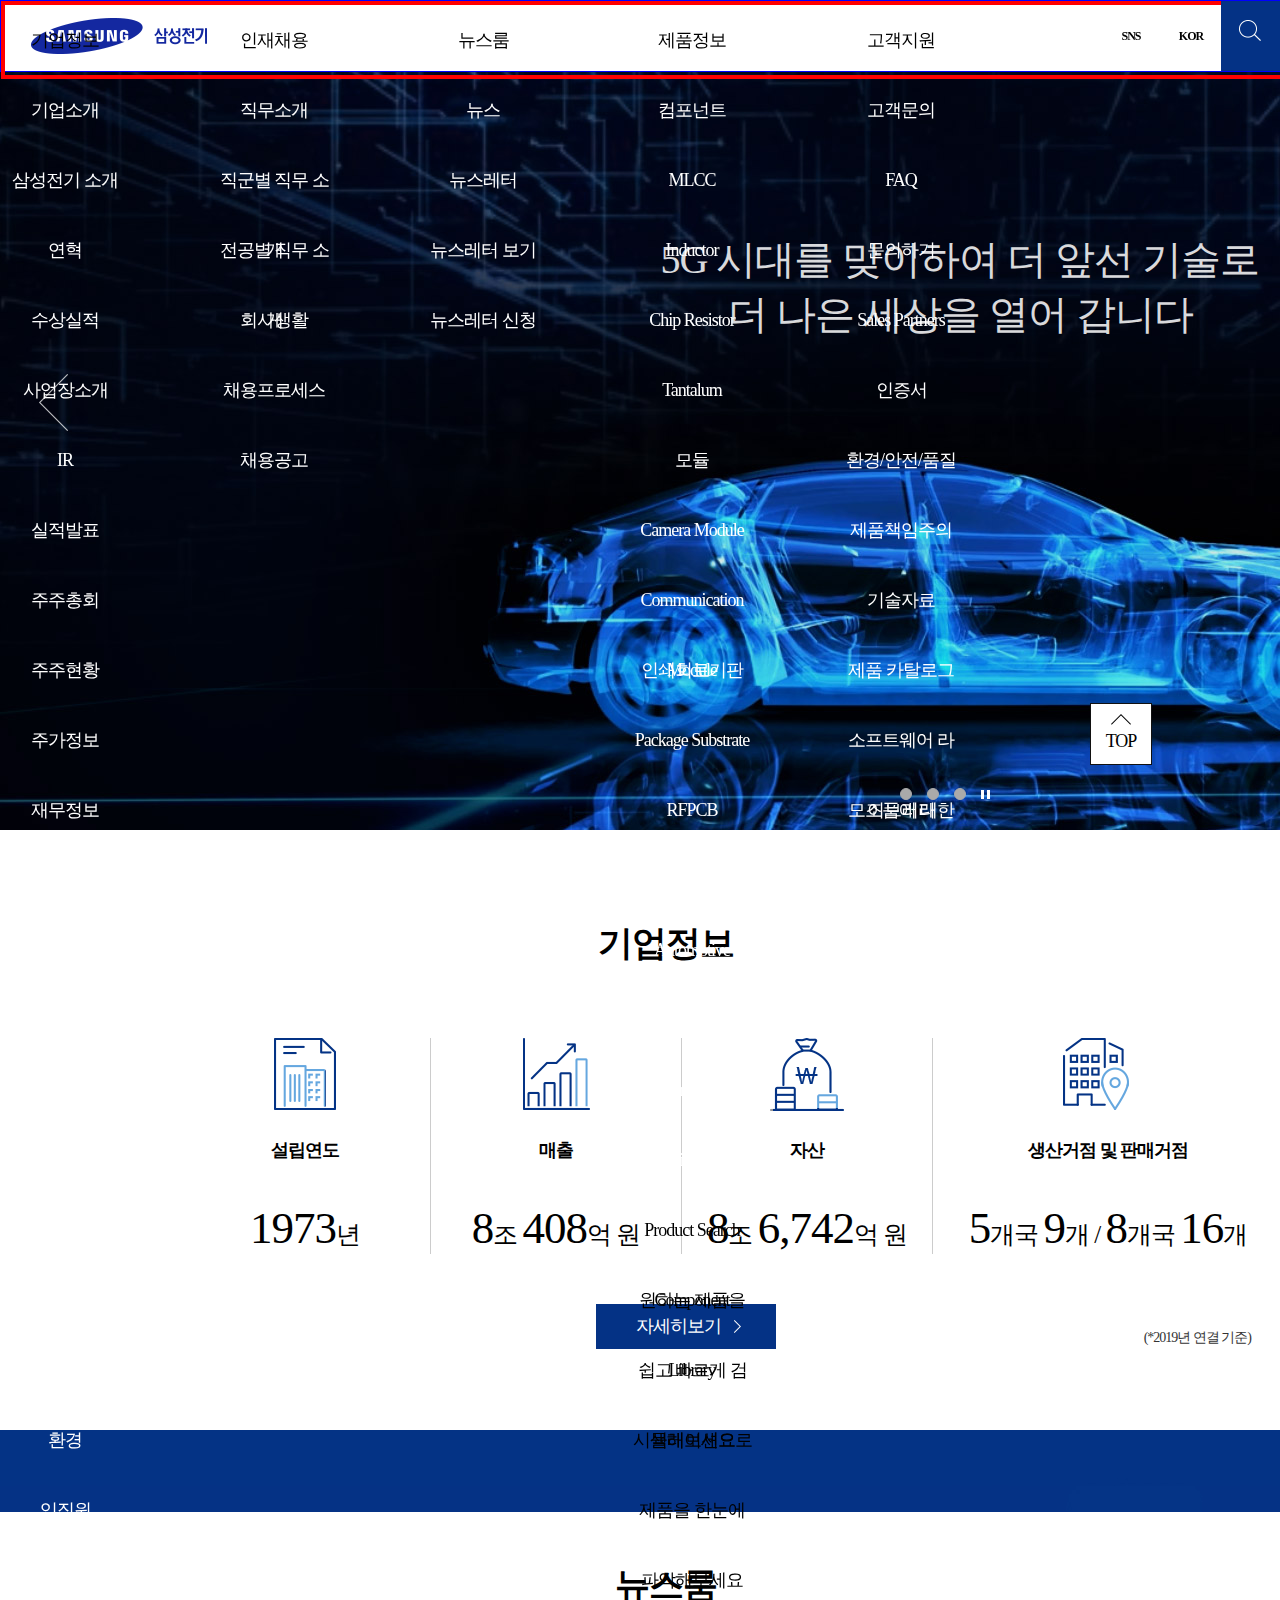
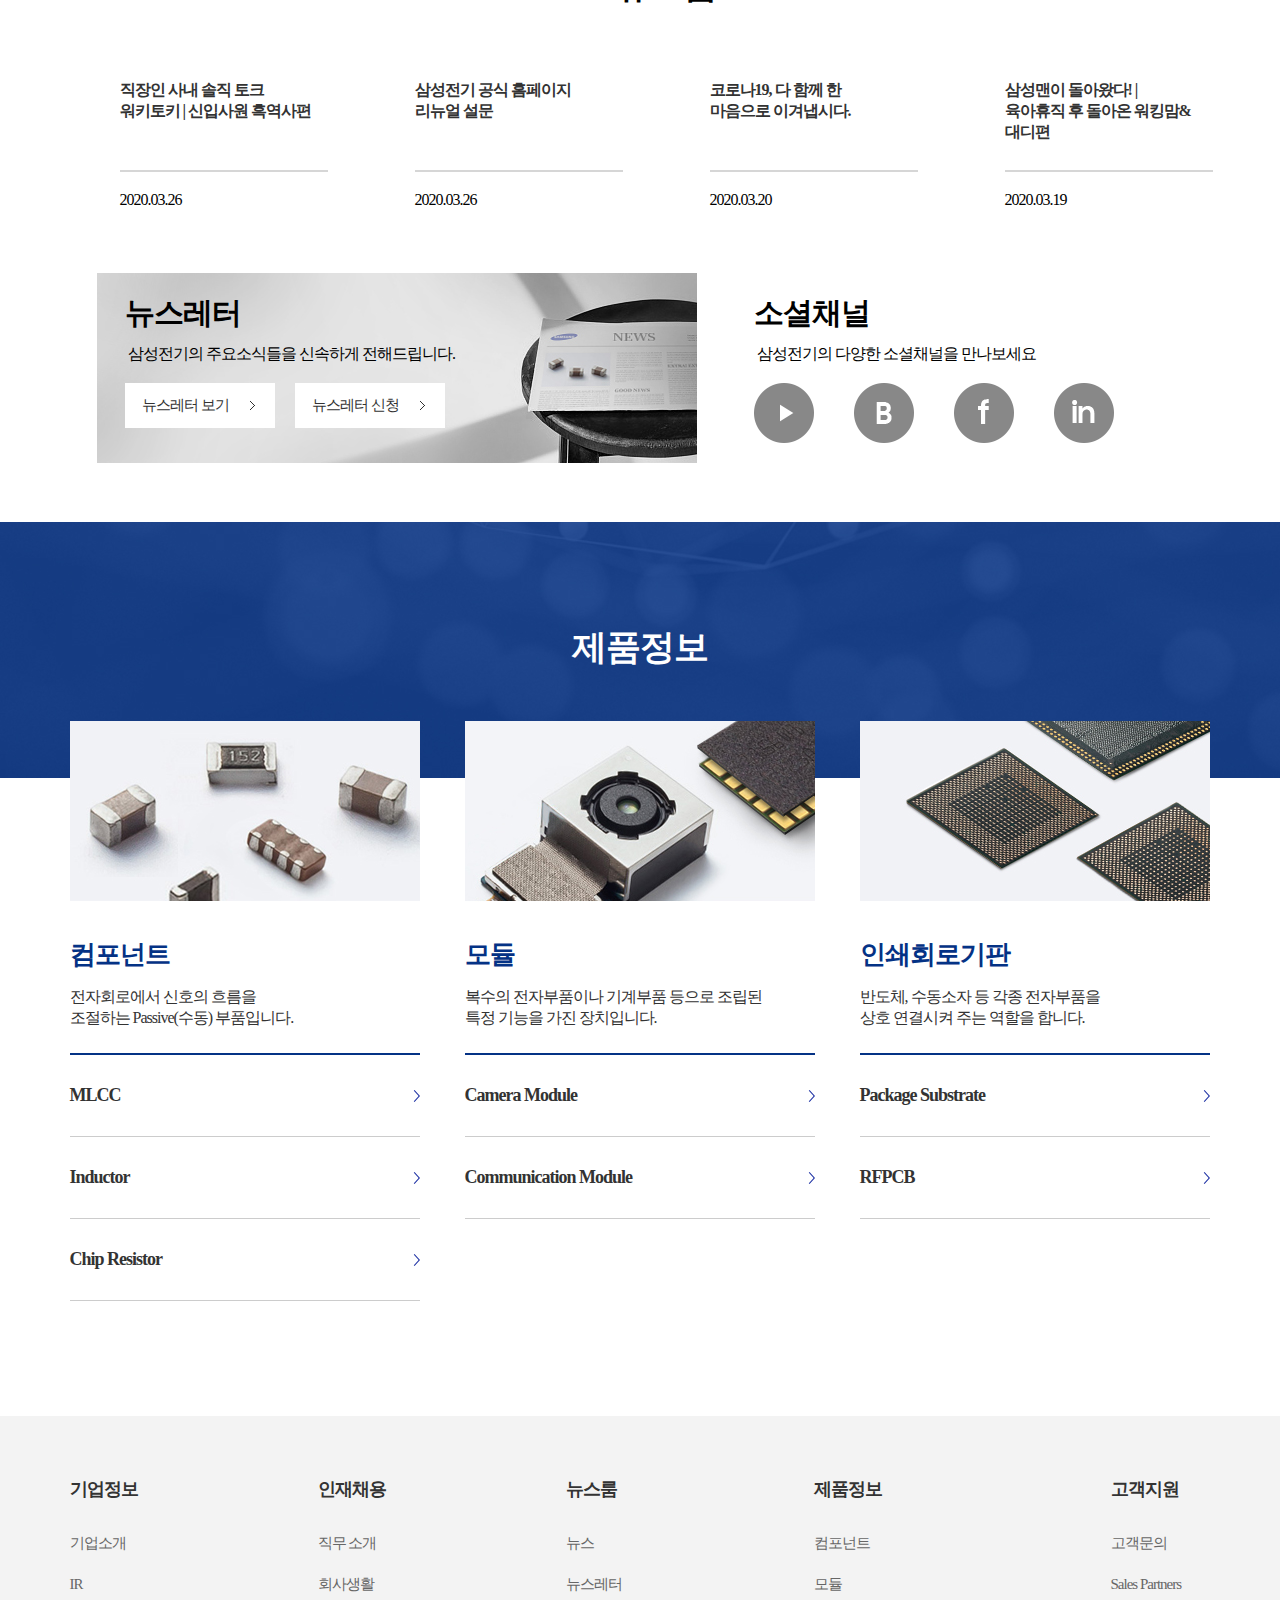
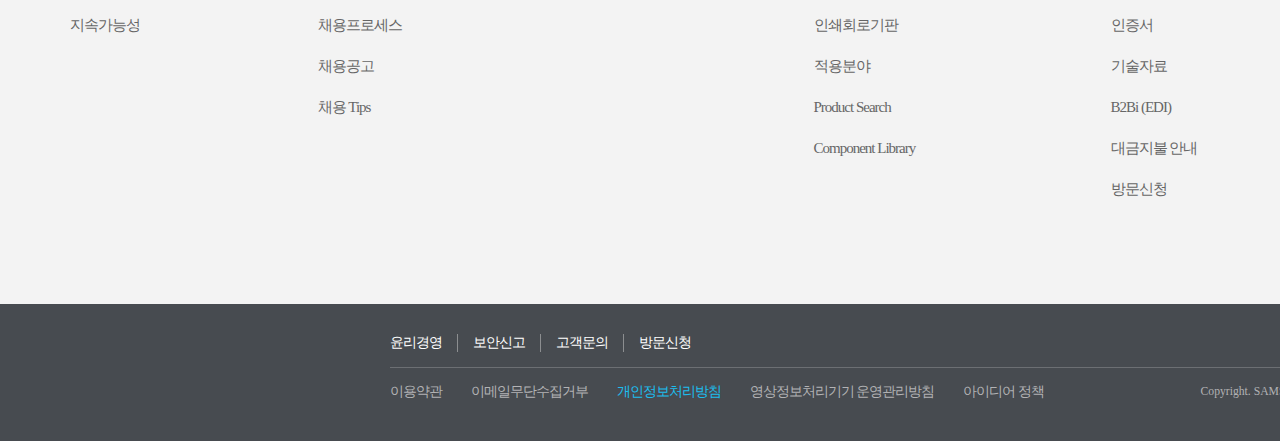
==== index.html @ 34c3c3f5 "0402" ====
<!DOCTYPE html>
<html lang="ko">

<head>
    <meta charset="UTF-8">
    <meta name="viewport" content="width=device-width, initial-scale=1.0">
    <title>삼성전기</title>
    <link type="text/css" rel="stylesheet" href="css/main.css" />
    <script src="http://code.jquery.com/jquery-1.12.4.min.js"></script>
    <script>
        $(function() {
         //<![CDATA[
             $("nav>ul>li>a").bind("mouseover focus",function(){
                $(".header_wrap").animate({"height":"500px"},300,"linear");

                $("nav>ul>li>ul").css("display","none");
                $(this).next().css("display","block");

                $("nav>ul>li").removeClass("on");
                $(this).parent().addClass("on");

             });

            $("nav").bind("mouseleave blur",function(){
                $(".header_wrap").stop().animate({"height":"70px"},300,"linear");
                $("nav>ul>li>ul").css("display","none");

                $("nav>ul>li").removeClass("on");

            });





         //]]>
        });
    </script>
</head>

<body>
    <!-- 스킵네비 -->
    <div id="skipNavi">
        <ul title="바로가기">
            <li><a href="#container">본문 바로가기</a></li>
            <li><a href="#gnb">대메뉴 바로가기</a></li>
            <li><a href="#sitemap_wrap">사이트맵 바로가기</a></li>
            <li><a href="#footer">하단메뉴 바로가기</a></li>
        </ul>
    </div>
    <!-- //스킵네비 -->
    <hr />
    <!-- 전체레이아웃 -->
    <div id="wrap">
        <!-- 헤더 전체레이아웃 -->
        <div class="header_wrap">
            <!-- 헤더 -->
            <header>
                <h1 class="logo"><a href="https://www.samsungsem.com/kr/index.do?pc=Y"><img src="images/logo.png" alt="삼성전기" /></a></h1>
                <!--헤더 이너-->
                <div class="header_inner">
                    <!-- gnb_wrap -->
                    <nav id="gnb" class="gnb">
                        <ul class="gnb_list">
                            <li class="company"><a href="#" class="tit">기업정보</a>
                                <div class="gnb_inner">
                                    <ul class="depth1_list">
                                        <li><a href="#">기업소개</a>
                                            <ul class="depth2_list">
                                                <li><a href="#">삼성전기 소개</a></li>
                                                <li><a href="#">연혁</a></li>
                                                <li><a href="#">수상실적</a></li>
                                                <li><a href="#">사업장소개</a></li>
                                            </ul>
                                        </li>
                                        <li><a href="#">IR</a>
                                            <ul>
                                                <li><a href="#">실적발표</a></li>
                                                <li><a href="#">주주총회</a></li>
                                                <li><a href="#">주주현황</a></li>
                                                <li><a href="#">주가정보</a></li>
                                                <li><a href="#">재무정보</a></li>
                                                <li><a href="#">기업지배구조</a></li>
                                                <li><a href="#">IR자료실</a></li>
                                                <li><a href="#">공시</a></li>
                                            </ul>
                                        </li>
                                        <li><a href="#">지속가능성</a>
                                            <ul>
                                                <li><a href="#">지속가능경영</a></li>
                                                <li><a href="#">윤리경영</a></li>
                                                <li><a href="#">준법경영</a></li>
                                                <li><a href="#">사회공헌</a></li>
                                                <li><a href="#">환경</a></li>
                                                <li><a href="#">임직원</a></li>
                                                <li><a href="#">협력회사</a></li>
                                                <li><a href="#">고객</a></li>
                                                <li><a href="#">지속가능성 보고서</a></li>
                                            </ul>
                                        </li>

                                    </ul>
                                </div>
                                <!-- //이너 -->
                            </li>
                            <li class="careers"><a href="#">인재채용</a>

                                <!-- gnb_inner -->
                                <div class="gnb_inner">
                                    <ul>
                                        <li><a href="#">직무소개</a>
                                            <ul>
                                                <li><a href="#">직군별 직무 소개</a></li>
                                                <li><a href="#">전공별 직무 소개</a></li>
                                            </ul>
                                        </li>
                                        <li><a href="#">회사생활</a></li>
                                        <li><a href="#">채용프로세스</a></li>
                                        <li><a href="#">채용공고</a></li>
                                    </ul>
                                </div>
                                <!-- //gnb_inner -->
                            </li>
                            <li class="newsroom"><a href="#">뉴스룸</a>

                                <!-- gnb_inner -->
                                <div class="gnb_inner">
                                    <ul>
                                        <li><a href="#">뉴스</a></li>
                                        <li><a href="#">뉴스레터</a>
                                            <ul>
                                                <li><a href="#">뉴스레터 보기</a></li>
                                                <li><a href="#">뉴스레터 신청</a></li>
                                            </ul>
                                        </li>
                                    </ul>
                                </div>
                                <!-- //gnb_inner -->
                            </li>
                            <li class="product"><a href="#">제품정보</a>

                                <!-- gnb_inner -->
                                <div class="gnb_inner">
                                    <ul>
                                        <li><a href="#">컴포넌트</a>
                                            <ul>
                                                <li><a href="#">MLCC</a></li>
                                                <li><a href="#">Inductor</a></li>
                                                <li><a href="#">Chip Resistor</a></li>
                                                <li><a href="#">Tantalum</a></li>
                                            </ul>
                                        </li>
                                        <li><a href="#">모듈</a>
                                            <ul>
                                                <li><a href="#">Camera Module</a></li>
                                                <li><a href="#">Communication Module</a></li>
                                            </ul>
                                        </li>
                                        <li><a href="#">인쇄회로기판</a>
                                            <ul>
                                                <li><a href="#">Package Substrate</a></li>
                                                <li><a href="#">RFPCB</a></li>
                                            </ul>
                                        </li>
                                        <li><a href="#">적용분야</a>
                                            <ul>
                                                <li><a href="#">Automotive</a></li>
                                                <li><a href="#">Mobile</a></li>
                                                <li><a href="#">Computer</a></li>
                                                <li><a href="#">Display</a></li>
                                            </ul>
                                        </li>
                                    </ul>
                                    <div class="p_srch">
                                        <a href="">
                                            <p><strong>Product Search</strong></p>
                                            <p>원하는 제품을 쉽고 빠르게 검색해보세요</p>
                                        </a>
                                    </div>
                                    <div class="c_lib">
                                        <a href="#">
                                            <p><strong>Component Library</strong></p>
                                            <p>시뮬레이션으로 제품을 한눈에 파악해보세요</p>
                                        </a>
                                    </div>
                                </div>
                                <!-- //gnb_inner -->

                            </li>
                            <li class="customer"><a href="#">고객지원</a>

                                <!-- gnb_inner -->
                                <div class="gnb_inner">
                                    <ul>
                                        <li><a href="#">고객문의</a>
                                            <ul>
                                                <li><a href="#">FAQ</a></li>
                                                <li><a href="#">문의하기</a></li>
                                            </ul>
                                        </li>
                                        <li><a href="#">Sales Partners</a></li>
                                        <li><a href="#">인증서</a>
                                            <ul>
                                                <li><a href="#">환경/안전/품질</a></li>
                                                <li><a href="#">제품책임주의</a></li>
                                            </ul>
                                        </li>
                                        <li><a href="#">기술자료</a>
                                            <ul>
                                                <li><a href="#">제품 카탈로그</a></li>
                                                <li><a href="#">소프트웨어 라이브러리</a></li>
                                            </ul>
                                        </li>
                                        <li><a href="#">모조품에 대한 면책 B2Bi (EDI) 대금지불 안내 방문신청</a></li>
                                    </ul>
                                </div>
                                <!-- //gnb_inner -->

                            </li>
                        </ul>
                        <!-- //주메뉴 gnb -->
                    </nav>
                    <!-- //gnb_wrap -->
                </div>
                <!--//헤더 이너-->
                <!-- 탑메뉴 -->
                <div class="topMenu_Area">
                    <dl class="topMenu">
                        <dt class="sns"><a href="#">SNS</a></dt>
                        <dd class="sns">
                            <ul>
                                <li><a href="#">유튜브</a></li>
                                <li><a href="#">블로그</a></li>
                                <li><a href="#">페이스북</a></li>
                                <li><a href="#">링크드인</a></li>
                            </ul>
                        </dd>
                        <dt class="lang"><a href="#">KOR</a></dt>
                        <dd class="lang">
                            <ul>
                                <li><a href="#">ENG</a></li>
                                <li><a href="#">CHN</a></li>
                                <li><a href="#">JPN</a></li>
                            </ul>
                        </dd>
                    </dl>
                    <a href="#" class="btn_srch"><img src="images/btn_srch_ico.png" alt="검색창 열기" /></a>
                </div>
                <!-- //탑메뉴 -->
                <!-- 검색영역 -->
                <div class="search_Area blind">
                    <form action="/" method="post">
                        <fieldset>
                            <legend class="blind">검색영역</legend>
                            <label for="srch_window">검색창</label>
                            <input id="srch_window" type="search" />
                            <input type="image" src="images/btn_srch_ico_l.png" alt="검색버튼" />
                            <div class="often_srch">
                                <ul>
                                    <li><a href="#">Product Search</a></li>
                                    <li><a href="#">Component Library</a></li>
                                    <li><a href="#">방문신청</a></li>
                                    <li><a href="#">사업장소개</a></li>
                                </ul>
                            </div>
                        </fieldset>
                    </form>
                </div>
                <!-- //검색영역 -->
            </header>
            <!-- //헤더 -->
        </div>
        <!-- // 헤더 전체레이아웃 -->
        <hr />
        <!-- 메인배너 -->
        <div class="main_banner">
            <h3 class="blind">메인배너</h3>
            <div class="inner">
                <!-- 비디오와 글귀 -->
                <ul>
                    <li id="slide1" class="slide1">
                        <video width="1920" height="830" autoplay mute loop poster="images/main_video_thum1.jpg">
                            <source src="images/main_video1.mp4" type="video/mp4">
                        </video>
                        <p><span>5G 시대를 맞이하여 더 앞선 기술로<br />더 나은 세상을 열어 갑니다</span></p>
                    </li>
                    <li id="slide2" class="slide2">
                        <video width="1920" height="830" autoplay poster="images/main_video_thum2.jpg">
                            <source src="images/main_video2.mp4" type="video/mp4">
                        </video>
                        <p><span>최첨단 스마트폰과 다양한 디바이스를 위한<br />최적의 솔루션으로 더 나은 내일을 만들고 있습니다</span></p>
                    </li>
                    <li id="slide3" class="slide3">
                        <video width="1920" height="830" autoplay poster="images/main_video_thum3.jpg">
                            <source src="images/main_video3.mp4" type="video/mp4">
                        </video>
                        <p><span>4차 산업혁명을 현실로 만드는<br />첨단 융복합 기술을 이끌어 가고 있습니다</span></p>
                    </li>
                </ul>
                <!-- //비디오와 글귀 -->
                <ul class="slide_ctrl">
                    <li><a href="#slide1">1번 슬라이드 이동</a></li>
                    <li><a href="#slide2">2번 슬라이드 이동</a></li>
                    <li><a href="#slide3">3번 슬라이드 이동</a></li>
                    <li class="pause"><a href="#">일시정지</a></li>
                </ul>
                <div class="btn_box">
                    <button class="prev" style="cursor: pointer;">이전</button>
                    <button class="next" style="cursor: pointer;">다음</button>
                </div>
            </div>
        </div>
        <!-- //메인배너 -->
        <!-- 컨테이너 -->
        <div id="container">
            <!-- aboutus_warp -->
            <div class="aboutus_warp">
                <!-- 기업정보 -->
                <div class="inner">
                    <h2>기업정보</h2>
                    <ul>
                        <li>
                            <dl>
                                <dt>설립연도</dt>
                                <dd><span class="num">1973</span>년</dd>
                            </dl>
                        </li>
                        <li>
                            <dl>
                                <dt>매출</dt>
                                <dd><span class="num">8</span>조 <span class="num">408</span>억 원</dd>
                            </dl>
                        </li>
                        <li>
                            <dl>
                                <dt>자산</dt>
                                <dd><span class="num">8</span>조 <span class="num">6,742</span>억 원</dd>
                            </dl>
                        </li>
                        <li>
                            <dl>
                                <dt>생산거점 및 판매거점</dt>
                                <dd><span class="num">5</span>개국 <span class="num">9</span>개 / <span
                                        class="num">8</span>개국
                                    <span class="num">16</span>개</dd>
                            </dl>
                        </li>
                    </ul>
                    <div class="more_wrap">
                        <p class="more"><a href="#">자세히보기</a></p>
                        <p>(*2019년 연결 기준)</p>
                    </div>
                </div>
                <!-- //기업정보 -->
            </div>
            <!-- //aboutus_warp -->
            <!-- newsroom_wrap -->
            <div class="newsroom_wrap">
                <!-- inner -->
                <div class="inner">
                    <h2>뉴스룸</h2>
                    <!-- 소식 -->
                    <ul class="news_list">
                        <li>
                            <a href="#">직장인 사내 솔직 토크<br />워키토키 | 신입사원 흑역사편</a>
                            <span class="date">2020.03.26</span>
                        </li>
                        <li>
                            <a href="#">삼성전기 공식 홈페이지<br /> 리뉴얼 설문</a>
                            <span class="date">2020.03.26</span>
                        </li>
                        <li>
                            <a href="#">코로나19, 다 함께 한<br /> 마음으로 이겨냅시다.</a>
                            <span class="date">2020.03.20</span>
                        </li>
                        <li>
                            <a href="#">삼성맨이 돌아왔다! |<br /> 육아휴직 후 돌아온 워킹맘&<br />대디편</a>
                            <span class="date">2020.03.19</span>
                        </li>
                    </ul>
                    <!-- //소식 -->
                    <!-- 뉴스레터, 소셜 랩 -->
                    <div class="ls_wrap">

                        <!-- newsletter_wrap -->
                        <div class="news_letter">
                            <h3>뉴스레터</h3>
                            <p>삼성전기의 주요소식들을 신속하게 전해드립니다.</p>
                            <div class="btn_wrap">
                                <a href="#">뉴스레터 보기</a>
                                <a href="#">뉴스레터 신청</a>
                            </div>
                        </div>
                        <!-- //newsletter_wrap -->
                        <!-- social_wrap -->
                        <div class="social_wrap">
                            <h3>소셜채널</h3>
                            <p>삼성전기의 다양한 소셜채널을 만나보세요</p>
                            <ul>
                                <li><a href="#">유튜브</a></li>
                                <li><a href="#">블로그</a></li>
                                <li><a href="#">페이스북</a></li>
                                <li><a href="#">링크드인</a></li>
                            </ul>
                        </div>
                        <!-- //social_wrap -->
                    </div>
                    <!-- //뉴스레터, 소셜 랩 -->
                </div>
                <!-- //inner -->
            </div>
            <!-- //newsroom_wrap -->
            <!-- product_wrap -->
            <div class="product_wrap">
                <!-- 제품정보 -->
                <div class="inner">
                    <h2>제품정보</h2>
                    <div class="pdct1 pdbox">
                        <h3>컴포넌트</h3>
                        <p>전자회로에서 신호의 흐름을<br />조절하는 Passive(수동) 부품입니다.</p>
                        <ul>
                            <li><a href="#">MLCC</a></li>
                            <li><a href="#">Inductor</a></li>
                            <li><a href="#">Chip Resistor</a></li>
                        </ul>

                    </div>
                    <div class="pdct2 pdbox">
                        <h3>모듈</h3>
                        <p>복수의 전자부품이나 기계부품 등으로 조립된<br />특정 기능을 가진 장치입니다.</p>
                        <ul>
                            <li><a href="#">Camera Module</a></li>
                            <li><a href="#">Communication Module</a></li>
                        </ul>
                    </div>
                    <div class="pdct3 pdbox">
                        <h3>인쇄회로기판</h3>
                        <p>반도체, 수동소자 등 각종 전자부품을<br />상호 연결시켜 주는 역할을 합니다.</p>
                        <ul>
                            <li><a href="#">Package Substrate</a></li>
                            <li><a href="#">RFPCB</a></li>
                        </ul>
                    </div>
                </div>
                <!-- //제품정보 -->
            </div>
            <!-- //product_wrap -->
        </div>
        <!-- //컨테이너 -->
        <!-- sitemap_wrap -->
        <div id="sitemap_wrap">
            <!-- 사이트맵 -->
            <div class="inner">
                <h2 class="blind">사이트맵</h2>
                <ul>
                    <li><a href="#">기업정보</a>
                        <ul>
                            <li><a href="#">기업소개</a></li>
                            <li><a href="#">IR</a></li>
                            <li><a href="#">지속가능성</a></li>
                        </ul>
                    </li>
                    <li><a href="#">인재채용</a>
                        <ul>
                            <li><a href="#">직무 소개</a></li>
                            <li><a href="#">회사생활</a></li>
                            <li><a href="#">채용프로세스</a></li>
                            <li><a href="#">채용공고</a></li>
                            <li><a href="#">채용 Tips</a></li>
                        </ul>
                    </li>
                    <li><a href="#">뉴스룸</a>
                        <ul>
                            <li><a href="#">뉴스</a></li>
                            <li><a href="#">뉴스레터</a></li>
                        </ul>
                    </li>
                    <li><a href="#">제품정보</a>
                        <ul>
                            <li><a href="#">컴포넌트</a></li>
                            <li><a href="#">모듈</a></li>
                            <li><a href="#">인쇄회로기판</a></li>
                            <li><a href="#">적용분야</a></li>
                            <li><a href="#">Product Search</a></li>
                            <li><a href="#">Component Library</a></li>
                        </ul>
                    </li>
                    <li><a href="#">고객지원</a>
                        <ul>
                            <li><a href="#">고객문의</a></li>
                            <li><a href="#">Sales Partners</a></li>
                            <li><a href="#">인증서</a></li>
                            <li><a href="#">기술자료</a></li>
                            <li><a href="#">B2Bi (EDI)</a></li>
                            <li><a href="#">대금지불 안내</a></li>
                            <li><a href="#">방문신청</a></li>
                        </ul>
                    </li>
                </ul>
            </div>
            <!-- //사이트맵 -->
        </div>
        <!-- //sitemap_wrap -->
        <hr />
        <!-- 푸터 -->
        <div id="footer">
            <!-- inner -->
            <div class="inner">
                <!-- 푸터 탑 -->
                <div class="footer_top">
                    <div class="list1">
                        <h2 class="blind">문의 및 정보</h2>
                        <ul>
                            <li><a href="#">윤리경영</a></li>
                            <li><a href="#">보안신고</a></li>
                            <li><a href="#">고객문의</a></li>
                            <li><a href="#">방문신청</a></li>
                        </ul>
                    </div>
                    <div class="list2">
                        <h2 class="blind">SNS</h2>
                        <ul>
                            <li><a href="#">유튜브</a></li>
                            <li><a href="#">블로그</a></li>
                            <li><a href="#">페이스북</a></li>
                            <li><a href="#">링크드인</a></li>
                        </ul>
                        <p class="mark"><img src="images/footer_mark1.png" alt="인증마크"></p>
                    </div>
                </div>
                <!-- //푸터 탑 -->
                <!-- 푸터 바텀 -->
                <div class="foooter_bot">
                    <div class="list3">
                        <h2 class="blind">약관 및 방침</h2>
                        <ul>
                            <li><a href="#">이용약관</a></li>
                            <li><a href="#">이메일무단수집거부</a></li>
                            <li><a href="#">개인정보처리방침</a></li>
                            <li><a href="#">영상정보처리기기 운영관리방침</a></li>
                            <li><a href="#">아이디어 정책</a></li>
                        </ul>
                    </div>
                    <div class="copyright">
                        <small>Copyright. SAMSUNG ELECTRO-MECHANICS All rights reserved.</small>
                    </div>
                </div>
                <!-- //푸터 바텀 -->
            </div>
            <!-- //inner -->
        </div>
        <!-- //푸터 -->
        <hr />
        <!-- 탑버튼 -->
        <div class="to_top">
            <a href="#" title="맨위로 올라가기">TOP</a>
        </div>
        <!-- //탑버튼 -->
    </div>
    <!-- //전체레이아웃 -->
</body>

</html>
---- css/main.css ----
/* 리셋연결 */
@import url("reset.css");

/*폰트*/
@font-face {font-family: "NotoSans-Bold"; src:url(../font/NotoSans-Bold.ttf) ;}
@font-face {font-family: "NotoSans-BoldItalic"; src:url(../font/NotoSans-BoldItalic.ttf) ;}
@font-face {font-family: "NotoSans-Italic"; src:url(../font/NotoSans-Italic.ttf) ;}
@font-face {font-family: "NotoSans-Regular"; src:url(../font/NotoSans-Regular.ttf) ;}

@font-face {font-family: "NotoSansKR-Black"; src: url(../font/NotoSansKR-Black.otf);}
@font-face {font-family: "NotoSansKR-Bold"; src: url(../font/NotoSansKR-Bold.otf);}
@font-face {font-family: "NotoSansKR-Light"; src: url(../font/NotoSansKR-Light.otf);}
@font-face {font-family: "NotoSansKR-Medium"; src: url(../font/NotoSansKR-Medium.otf);}
@font-face {font-family: "NotoSansKR-Regular"; src: url(../font/NotoSansKR-Regular.otf;)}
@font-face {font-family: "NotoSansKR-Thin"; src: url(../font/NotoSansKR-Thin.otf);}

/* common */
body {font-size: 18px;font-family: 'NotoSansKR';font-family: 'NotoSans'; letter-spacing: -1px;}

/*layout*/
#wrap {width: 100%; }
    header { width: 100%; height: 70px; border: 1px solid blue;}
        .gnb {width: 100%; margin: 0 auto; z-index: 1;}
        .gnb .gnb_list {position: relative; width: 1920px; height: 70px; margin: 0 auto;}
    header:after {content: "";display: block;clear: both;}
    .main_banner {}
    .main_banner:after {content: "";display: block;clear: both;}
    #container {}
     .aboutus_warp {}
     .aboutus_warp .inner {width: 1332px; margin: 0 auto;}
     .aboutus_warp::after {content: "";display: block;clear: both;}
     .newsroom_wrap {height: 892px; padding-top: 82px; background: url(../images/bg_newsroom.jpg) repeat-x 0 0;}
     .newsroom_wrap .inner {width: 1332px; height: 610px; margin: 0 auto; background: #fff;}
     .product_wrap {}
     .product_wrap .inner {width: 1332px; margin: 0 auto; margin-bottom: 121px;}
     #container:after {content: "";display: block;clear: both;}
    #sitemap_wrap {}
    #sitemap_wrap .inner {width: 1332px; margin: 0 auto;}
    #sitemap_wrap:after {content: "";display: block;clear: both;}
    #footer {width: 1920px; height: 137px; background: #474b50; margin: 0 auto;}

/*헤더*/
    /*로고*/
    h1.logo {position: absolute; top: 17px; left: 30px;}
    /*주메뉴*/
        /*1단리스트*/
        ul.gnb_list > li {margin-right: 89px;}
        ul.gnb_list > li:last-child {margin-right: 0;}
        ul.gnb_list li a {
            display: block; height: 70px;
            line-height: 70px;
            text-decoration: none;
            color: black;
        }
        /*2단리스트*/
.gnb_inner ul li a {color: #fff;}






header {z-index: 5; position: relative; width: 100%; height: 70px; background: #fff;}
 .header_wrap {z-index: 500;     position: absolute; left: 0; top: 0; width: 100%; height: 70px;
                border-bottom: 2px solid #ccc; background: #ccc;}
 .header_inner{position: relative; width: 100%;margin: 0 auto; border: 1px solid red;}

 nav > ul {width: 100%; border: 3px solid red;}
 nav > ul:after {content: ""; display: block; clear: both;}
 nav > ul > li {width: 120px; float: left; text-align: center; line-height: 30px;}
 nav > ul > li > ul {display: none; position: absolute; left: 0; top: 30px; width: 110px; padding: 5px;}

 nav > ul > li:first-child > ul {left: 0;}
 nav > ul > li:nth-child(2) > ul {left: 120px;}
 nav > ul > li:nth-child(3) > ul {left: 240px;}
 nav > ul > li:nth-child(4) > ul {left: 360px;}
 nav > ul > li:last-child > ul {left: 480px;}

nav >ul>li>a {position: relative; display: inline-block; width: 100%;}
 nav > ul > li > a::after {content: ""; opacity: 0;
                            position: absolute; left: 50%; bottom: 0;
                            width: 0; height: 0; background: yellow;
                            transform: translate(-50%, 0);
                            transition: width .4s ease-in-out;

}

 nav > ul > li.on > a::after {content: ""; opacity: 1; width: 100%; height: 3px;}









/*3단리스트*/
        
    /* 탑메뉴 */
    .topMenu_Area {position: absolute; top: 0;  right: 0px; width: 180px; height: 70px;}
            .topMenu {position: relative;}
            .topMenu dt {float: left;}
            .topMenu dt a {display: block; width: 60px; height: 70px; font-size: 12px; line-height: 70px; text-align: center; text-decoration: none; font-weight: bold; color: #000;}
            .topMenu dd {display: none; position: absolute; top: 69px; width: 60px; height: 188px; background: #fff; border-top: 5px solid #043285;}
                
                /*SNS*/
                .topMenu dd ul li a {display: block; width: 30px; height: 30px; margin: 12px auto; border: 1px solid #ddd; border-radius: 15px; background: #ddd url(../images/utill_sns_ico.png) no-repeat -30px 0; text-indent: -9999px; overflow: hidden;}
                .topMenu dd ul li:nth-child(2) a{background-position: -60px 0 ;}
                .topMenu dd ul li:nth-child(3) a{background-position: -0px 0 ;}
                .topMenu dd ul li:nth-child(4) a{background-position: -120px 0 ;}
                
                /*언어선택*/
                .topMenu dd.lang { left: 60px; height: 154px; padding-top: 4px;}
                .topMenu dd.lang ul {padding-top: 5px;}
                .topMenu dd.lang ul li {}
                .topMenu dd.lang ul li a {text-indent:0; background: none; border: none; border-radius: 0; margin-bottom: 12px;}
                .topMenu dd.lang ul li a {text-decoration: none; font-size: 14px; color: #333;}

                        .topMenu dt:first-child:hover + dd,
                        .topMenu dt.lang:hover + dd.lang,
                        #wrap .sns:hover,
                        #wrap .lang:hover {display: block;}

                /*검색버튼*/
            .btn_srch {float: left; background: #043285; width: 42px; height: 52px; padding-top: 18px; padding-left: 18px;}

/*메인배너*/
.main_banner {}
.main_banner .inner {position: relative; width: 1920px; margin: 0 auto;}
.main_banner ul {}
.main_banner ul li {position: relative;}
.main_banner ul li video {position: relative;}

.main_banner ul li p {
    position: absolute;
    top: 28%;
    left: 50%x;
    color: #fff;
    opacity: 0.85;
    font-size: 40px;
    text-align: center;
    width: 1920px;
}

    /*컨트롤박스 0 0 0 ll */
    /*컨트롤 박스 크기*/
    .slide_ctrl {position: absolute;
        bottom: 30px;
        left: 900px;}
    .slide_ctrl li {float: left; margin-right: 15px; }
    .slide_ctrl li a {
        display: block;
        width: 10px;
        height: 10px;
        text-indent: -9999px;
        overflow: hidden;
        border: 1px solid #aaa; border-radius: 10px;
        background: #aaa;
    }
    .slide_ctrl li a:hover {border: 1px solid #fff; border-radius: 10px;
        background: #fff;}

    .slide_ctrl li.pause {padding-top: 1.5px;}
    .slide_ctrl li.pause a {
        width: 9px;
        height: 9px;
        border: none;
        border-radius: 0;
        background: url(../images/slide_btn1.png) no-repeat 0 0;
        }
    .slide_ctrl li.pause a:hover {background-position: -9px 0px;}

    /*이전 다음 버튼 < >*/
    .btn_box {position: absolute; top: 45%; left: 39px;}
    .btn_box button {
        text-indent: -9999px; overflow: hidden;
        width: 30px; height: 57px;
        border: none;
        background: url(../images/slide_arr_btn.png) no-repeat 0 0;}
        .prev {}
        .btn_box button.next {margin-left: 1761px; background-position: -30px 0;}
    
    /*영상2,3 잠시안보이게*/
    li#slide2,
    li#slide3 {display: none;} 


/*컨테이너*/
#container {margin-top: 90px;}
    /*기업소개*/

    .aboutus_warp {}
    .aboutus_warp .inner {height: 510px;}
    .inner h2 {font-weight: bold; font-size: 35px; text-align: center; margin-bottom: 71px;}
    .aboutus_warp .inner ul { width: 1200px; margin: 0 auto; margin-left: 180px;}
    .aboutus_warp .inner ul li {float: left; 
        width: 250px;
        text-align: center;
        background: url(../images/icon_aboutus_01.png) no-repeat 50% 0;
        border-right: 1px solid #ccc;
    }
    .aboutus_warp .inner ul li:nth-child(2) {width: 250px; background-image: url(../images/icon_aboutus_02.png);}
    .aboutus_warp .inner ul li:nth-child(3) {background-image: url(../images/icon_aboutus_03.png);}
    .aboutus_warp .inner ul li:nth-child(4) {padding-left: 25px; border-right: none; width: 300px; background-image: url(../images/icon_aboutus_04.png);}
    .aboutus_warp dt {font-weight: bold;padding-top: 100px;}
    .aboutus_warp dd {padding-top: 40px; font-size: 25px; font-weight: 1;}
    span.num {font-size: 45px; font-weight: 100;}
    p.more {display: block; width: 140px; height: 45px; margin: 0 auto;}
    p.more a {float: left; display: block;
        width: 140px; height: 45px;
        color: #fff;
        text-decoration: none;
        line-height: 45px;
    padding-left: 40px;
    background : #043285 url(../images/icon_btn_arrow_w.png) no-repeat 80% 50%;

    }

    .more_wrap {clear: both; width: 1000px; height: 70px; margin: 0 auto;
        padding-top: 50px;}

    .aboutus_warp p:last-child { float: right; margin-right: -85px; margin-top: -20px; font-size: 14px; color: #333333; }


    /*뉴스룸*/
    .newsroom_wrap {}
    .newsroom_wrap .inner {}
    .newsroom_wrap .inner h2 {padding-top: 50px;}
    .news_list {width: 1093px; height: 128px; margin: 0 auto;}
    .news_list li {position: relative; float: left; width: 208px; height: 129px;
        margin-right: 87px;
        letter-spacing: -1px;
    }
    .news_list li:last-child {margin-right: 0;}
    .news_list li a {text-decoration: none; font-size: 16px; font-weight: bold; letter-spacing: -1px; color: #333333;}
    .news_list li a { display: block; height: 90px; border-bottom: 2px solid #d6d6d6;}
    span.date {font-size: 16px; position: absolute; bottom: 0; left: 0;}

        /*뉴스레터*/
        .ls_wrap {width: 1090px; padding-top: 65px; margin-left: 97px;}
        .news_letter {float: left; width: 601px; height: 191px; padding: 20px 28px; background: url(../images/bg_newsletter.jpg) no-repeat 0 0;}
        .news_letter h3,.social_wrap h3 {font-size: 30px; font-weight: bold; margin-bottom: 10px;}
        .news_letter p,.social_wrap p {font-size: 16px; margin-bottom: 18px; margin-left: 3px;}
        .news_letter a {float: left; margin-right: 20px; display: block;
            width: 150px; height: 45px; color: #333333;
            font-size: 15px; text-decoration: none;
            line-height: 45px; text-indent: 17px;
            background: #fff url(../images/btn_arrow_ico_g.png) no-repeat 125px 50%;
        }
        .social_wrap {float: left; width: 420px; height: 17 1px;  padding-top: 20px; }
        .social_wrap ul li a {float: left; display: block; width: 60px; height: 60px; text-indent: -9999px; overflow: hidden;
        background: url(../images/icon_social.png) no-repeat 0 0;
        margin-right: 40px;
        }
        .social_wrap ul li:nth-child(2) a {background-position: -62px 0;}
        .social_wrap ul li:nth-child(3) a {background-position: -124px 0;}
        .social_wrap ul li:nth-child(4) a {background-position: -186px 0; margin-right: 0;}

        .social_wrap ul li:nth-child(1) a:hover {background-position: 0 -62px;}
        .social_wrap ul li:nth-child(2) a:hover {background-position: -62px -62px;}
        .social_wrap ul li:nth-child(3) a:hover {background-position: -124px -62px;}
        .social_wrap ul li:nth-child(4) a:hover {background-position: -186px -62px;}


    /*제품정보*/
    .product_wrap {}
    .product_wrap .inner{width: 1141px; height: 671px; margin-top: -180px;}
    .product_wrap .inner h2{margin-bottom: 100px; color: #fff;}
    .product_wrap .inner h3{font-size: 26px; color: #043285; font-weight: bold; margin-bottom: 15px;}

    .pdbox {float: left; margin-right: 45px; margin-top: -50px; width: 350px; height: 331px;
    background: url(../images/bg_product_01.jpg) no-repeat 0 0;
    padding-top: 216px;
    
    }
    .pdct2 {background-image: url(../images/bg_product_02.jpg);}
    .pdct3 {margin-right: 0; background-image: url(../images/bg_product_03.jpg);}
    .product_wrap .inner p {font-size: 16px; color: #333; margin-bottom: 24px;}
    .product_wrap .inner ul {width: 350px; height: 246px; border-top: 2px solid #043285;}
    .product_wrap .inner ul li {line-height: 81px; border-bottom: 1px solid #cccccc;}
    .product_wrap .inner ul li a {display: block; width: 350px; height: 81px; font-size: 18px; font-weight: 550; color: #333; text-decoration: none;
    background : url(../images/icon_btn_arrow_b.png) no-repeat 100% 50%;
    
    
    }

    /*사이트맵*/
    #sitemap_wrap {background-color: #f3f3f3;}
    #sitemap_wrap .inner {width: 1141px; height: 427px; padding-top: 61px;}
    #sitemap_wrap .inner ul {}
    #sitemap_wrap .inner > ul > li {display: block; width: 248px; height: 420px; float: left; }
    #sitemap_wrap .inner > ul > li:last-child {width: 100px; float: right;}
    #sitemap_wrap .inner > ul > li > a {font-size: 18px; color: #333; font-weight: bold; text-decoration: none;}
    #sitemap_wrap .inner > ul  li > ul > li > a {font-size: 15px; color: #666; font-weight: thin; text-decoration: none;}
    #sitemap_wrap .inner > ul > li > ul {margin-top: 31px;}
    #sitemap_wrap .inner > ul > li > ul > li {margin-bottom: 20px;}

/*푸터*/
#footer { font-size: 14px;}
#footer .inner {width: 1141px; height: 137px; margin: 0 auto;}
/*푸터탑*/
.footer_top {height: 63px; border-bottom: 1px solid #6c6f73;}
.footer_top .list1 ul {padding-top: 30px;}
.footer_top .list1 ul li {}
.footer_top .list1 ul li a {float: left;   color: #fff; text-decoration: none; padding-right: 15px; padding-left: 15px; border-right: 1px solid #8c8e90;}
.footer_top .list1 ul li:first-child a {padding-left: 0;}
.footer_top .list1 ul li:last-child a {border:none;}

    /*SNS,인증마크*/
    .list2 {float: right; width: 162px; margin-top: -5px;}
    .list2 ul li {float: left; text-indent: -9999px; overflow: hidden; padding-top: 5px;}
    .list2 ul li a {display: block; width: 30px; height: 19px; background: url(../images/sns_link_ico.png) no-repeat -30px 0;}
    .list2 ul li:nth-child(2) a {background-position-x: 0px; margin-left: 10px;}
    .list2 ul li:nth-child(3) a {background-position-x: -60px;}
    .list2 ul li:nth-child(4) a {background-position-x: -90px;}
    .list2 p.mark { float: right;}
 
/*푸터바텀*/
.foooter_bot {}
.foooter_bot .list3 {padding-top: 15px;}
.foooter_bot .list3 ul li {float: left;}
.foooter_bot .list3 ul li a {text-decoration: none; color: #b2b2b4; margin-right: 29px;}
.foooter_bot .list3 ul li:nth-child(3) a {color: #1cbeef;}

.copyright {float: right; color: #b2b2b4; letter-spacing: 0px;}


/*탑으로버튼*/
.to_top {position: fixed; bottom: 15%; right: 10%; line-height: 75px;}
.to_top a {display: block; width: 60px;  height: 60px;
    border: 1px solid #111;
    text-align: center; text-decoration: none; color:  black;
background: #fff url(../images/top_btn_ico.png) no-repeat 50% 10px;
}
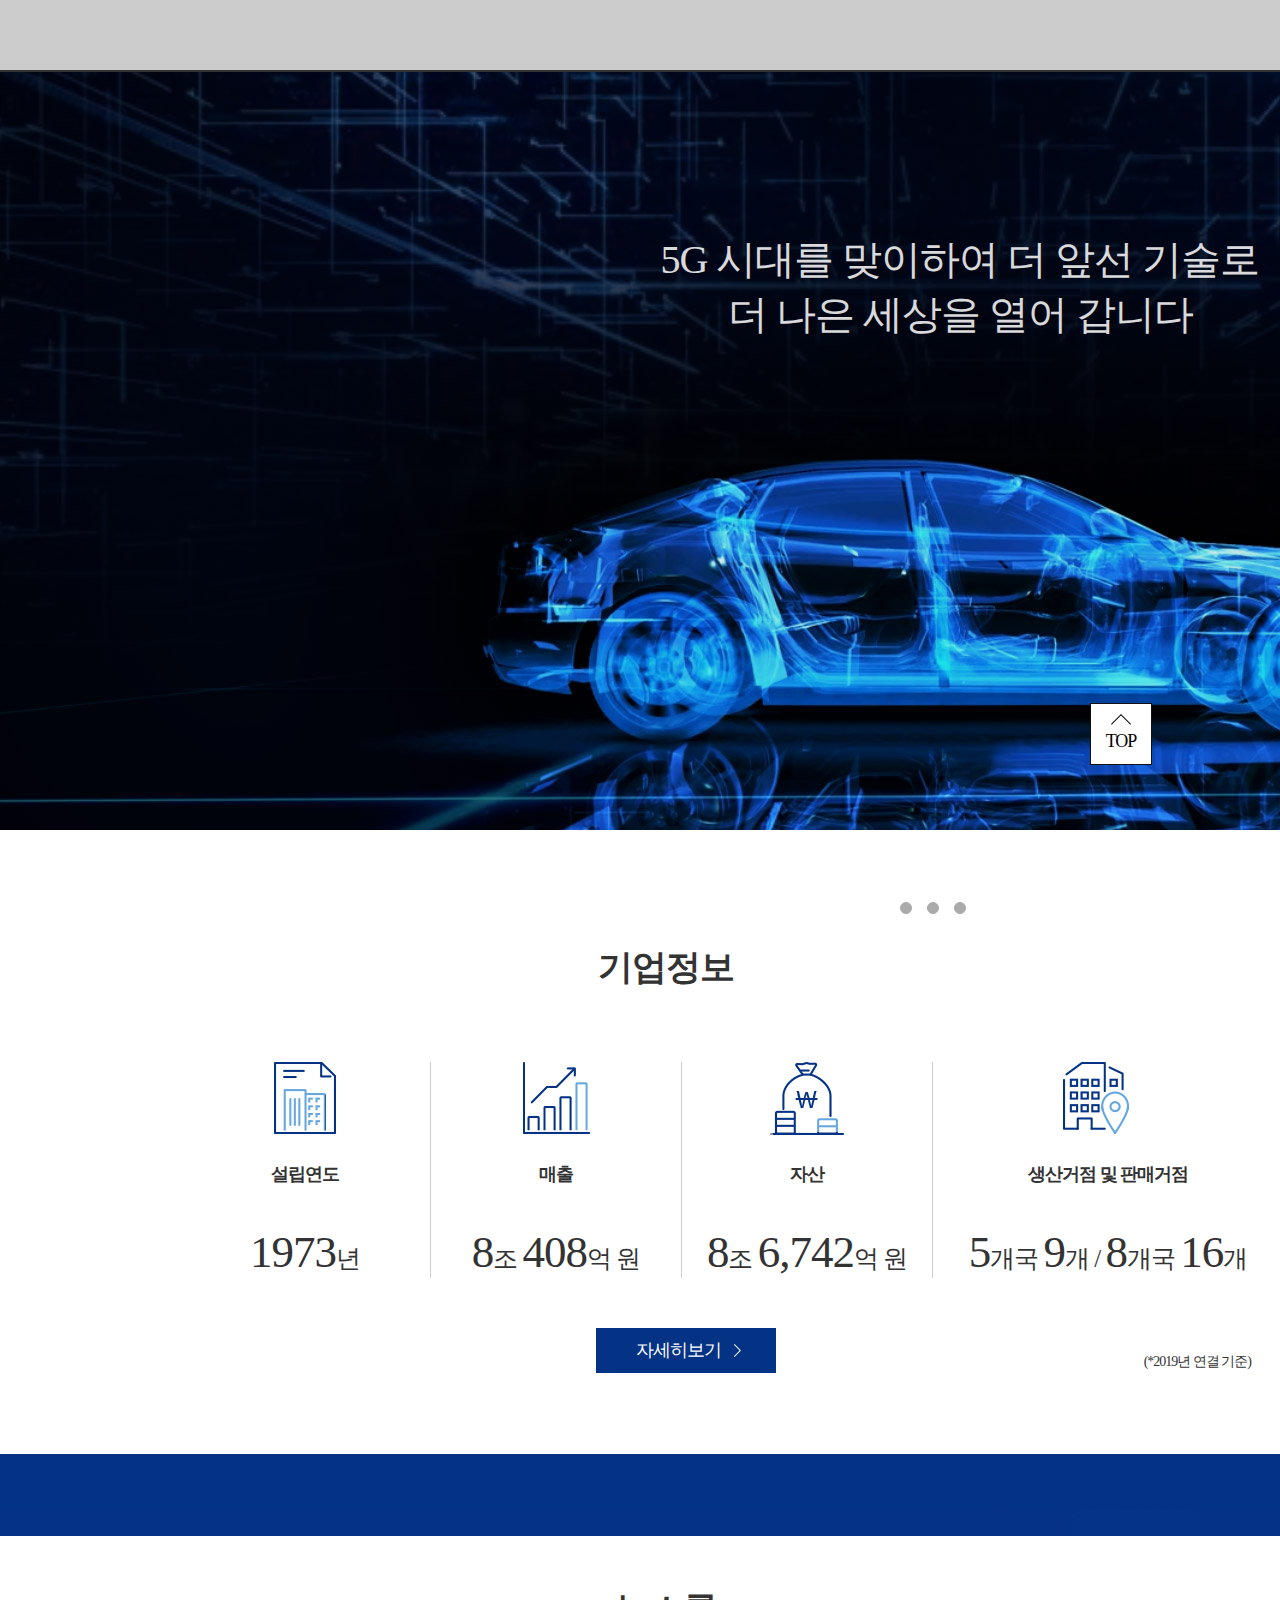
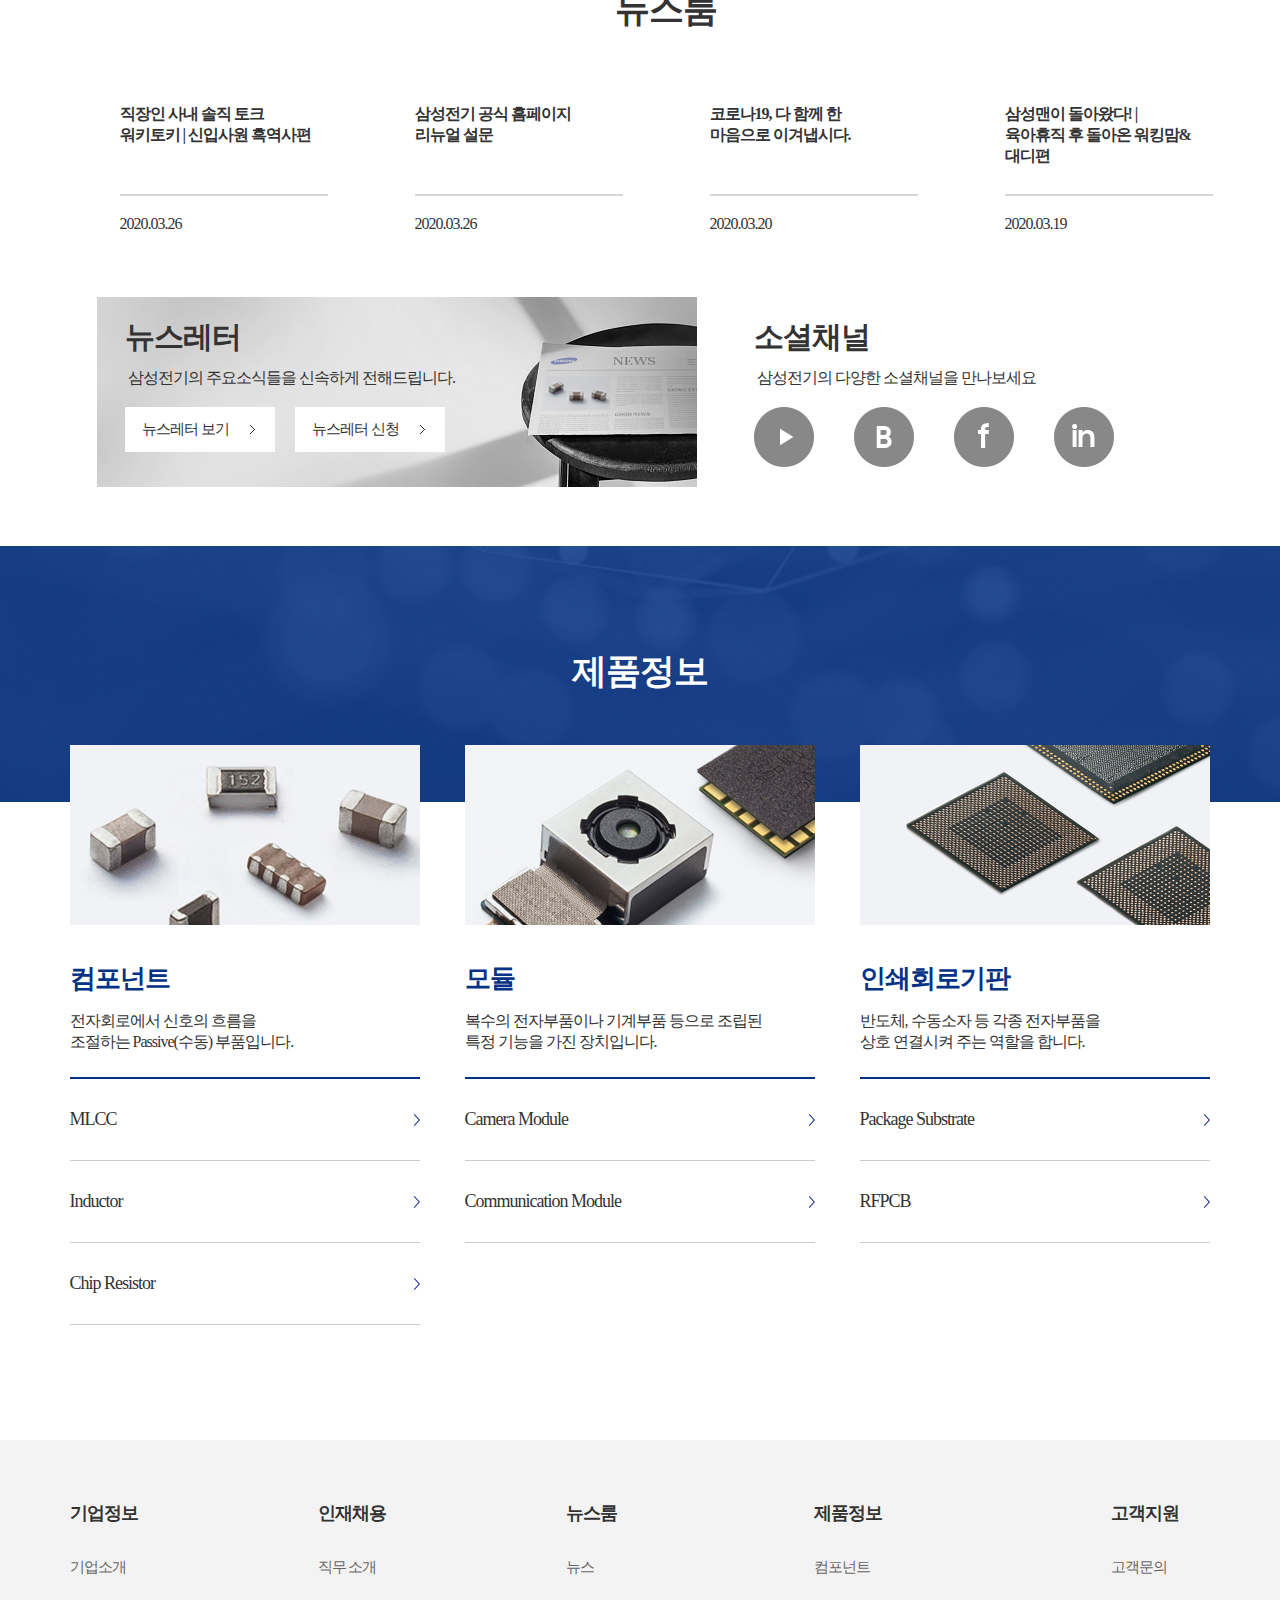
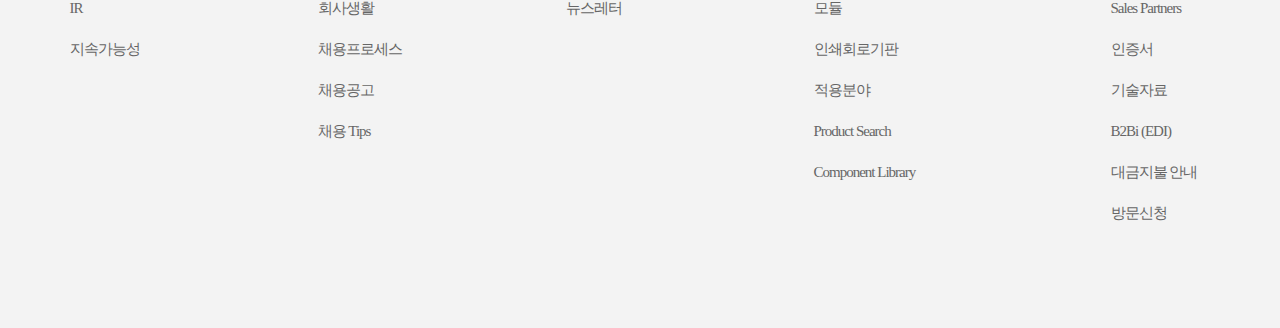
==== commit f24c0744: "합치기" ====
--- a/index.html
+++ b/index.html
@@ -5,37 +5,11 @@
     <meta charset="UTF-8">
     <meta name="viewport" content="width=device-width, initial-scale=1.0">
     <title>삼성전기</title>
+    <link type="text/css" rel="stylesheet" href="css/styles.css" />
     <link type="text/css" rel="stylesheet" href="css/main.css" />
     <script src="http://code.jquery.com/jquery-1.12.4.min.js"></script>
-    <script>
-        $(function() {
-         //<![CDATA[
-             $("nav>ul>li>a").bind("mouseover focus",function(){
-                $(".header_wrap").animate({"height":"500px"},300,"linear");
-
-                $("nav>ul>li>ul").css("display","none");
-                $(this).next().css("display","block");
-
-                $("nav>ul>li").removeClass("on");
-                $(this).parent().addClass("on");
-
-             });
-
-            $("nav").bind("mouseleave blur",function(){
-                $(".header_wrap").stop().animate({"height":"70px"},300,"linear");
-                $("nav>ul>li>ul").css("display","none");
-
-                $("nav>ul>li").removeClass("on");
-
-            });
-
-
-
-
-
-         //]]>
-        });
-    </script>
+    <script type="text/javascript" src="js/main.js"></script>
+   
 </head>
 
 <body>
@@ -52,251 +26,41 @@
     <hr />
     <!-- 전체레이아웃 -->
     <div id="wrap">
-        <!-- 헤더 전체레이아웃 -->
         <div class="header_wrap">
-            <!-- 헤더 -->
-            <header>
-                <h1 class="logo"><a href="https://www.samsungsem.com/kr/index.do?pc=Y"><img src="images/logo.png" alt="삼성전기" /></a></h1>
-                <!--헤더 이너-->
-                <div class="header_inner">
-                    <!-- gnb_wrap -->
-                    <nav id="gnb" class="gnb">
-                        <ul class="gnb_list">
-                            <li class="company"><a href="#" class="tit">기업정보</a>
-                                <div class="gnb_inner">
-                                    <ul class="depth1_list">
-                                        <li><a href="#">기업소개</a>
-                                            <ul class="depth2_list">
-                                                <li><a href="#">삼성전기 소개</a></li>
-                                                <li><a href="#">연혁</a></li>
-                                                <li><a href="#">수상실적</a></li>
-                                                <li><a href="#">사업장소개</a></li>
-                                            </ul>
-                                        </li>
-                                        <li><a href="#">IR</a>
-                                            <ul>
-                                                <li><a href="#">실적발표</a></li>
-                                                <li><a href="#">주주총회</a></li>
-                                                <li><a href="#">주주현황</a></li>
-                                                <li><a href="#">주가정보</a></li>
-                                                <li><a href="#">재무정보</a></li>
-                                                <li><a href="#">기업지배구조</a></li>
-                                                <li><a href="#">IR자료실</a></li>
-                                                <li><a href="#">공시</a></li>
-                                            </ul>
-                                        </li>
-                                        <li><a href="#">지속가능성</a>
-                                            <ul>
-                                                <li><a href="#">지속가능경영</a></li>
-                                                <li><a href="#">윤리경영</a></li>
-                                                <li><a href="#">준법경영</a></li>
-                                                <li><a href="#">사회공헌</a></li>
-                                                <li><a href="#">환경</a></li>
-                                                <li><a href="#">임직원</a></li>
-                                                <li><a href="#">협력회사</a></li>
-                                                <li><a href="#">고객</a></li>
-                                                <li><a href="#">지속가능성 보고서</a></li>
-                                            </ul>
-                                        </li>
-
-                                    </ul>
-                                </div>
-                                <!-- //이너 -->
-                            </li>
-                            <li class="careers"><a href="#">인재채용</a>
-
-                                <!-- gnb_inner -->
-                                <div class="gnb_inner">
-                                    <ul>
-                                        <li><a href="#">직무소개</a>
-                                            <ul>
-                                                <li><a href="#">직군별 직무 소개</a></li>
-                                                <li><a href="#">전공별 직무 소개</a></li>
-                                            </ul>
-                                        </li>
-                                        <li><a href="#">회사생활</a></li>
-                                        <li><a href="#">채용프로세스</a></li>
-                                        <li><a href="#">채용공고</a></li>
-                                    </ul>
-                                </div>
-                                <!-- //gnb_inner -->
-                            </li>
-                            <li class="newsroom"><a href="#">뉴스룸</a>
-
-                                <!-- gnb_inner -->
-                                <div class="gnb_inner">
-                                    <ul>
-                                        <li><a href="#">뉴스</a></li>
-                                        <li><a href="#">뉴스레터</a>
-                                            <ul>
-                                                <li><a href="#">뉴스레터 보기</a></li>
-                                                <li><a href="#">뉴스레터 신청</a></li>
-                                            </ul>
-                                        </li>
-                                    </ul>
-                                </div>
-                                <!-- //gnb_inner -->
-                            </li>
-                            <li class="product"><a href="#">제품정보</a>
-
-                                <!-- gnb_inner -->
-                                <div class="gnb_inner">
-                                    <ul>
-                                        <li><a href="#">컴포넌트</a>
-                                            <ul>
-                                                <li><a href="#">MLCC</a></li>
-                                                <li><a href="#">Inductor</a></li>
-                                                <li><a href="#">Chip Resistor</a></li>
-                                                <li><a href="#">Tantalum</a></li>
-                                            </ul>
-                                        </li>
-                                        <li><a href="#">모듈</a>
-                                            <ul>
-                                                <li><a href="#">Camera Module</a></li>
-                                                <li><a href="#">Communication Module</a></li>
-                                            </ul>
-                                        </li>
-                                        <li><a href="#">인쇄회로기판</a>
-                                            <ul>
-                                                <li><a href="#">Package Substrate</a></li>
-                                                <li><a href="#">RFPCB</a></li>
-                                            </ul>
-                                        </li>
-                                        <li><a href="#">적용분야</a>
-                                            <ul>
-                                                <li><a href="#">Automotive</a></li>
-                                                <li><a href="#">Mobile</a></li>
-                                                <li><a href="#">Computer</a></li>
-                                                <li><a href="#">Display</a></li>
-                                            </ul>
-                                        </li>
-                                    </ul>
-                                    <div class="p_srch">
-                                        <a href="">
-                                            <p><strong>Product Search</strong></p>
-                                            <p>원하는 제품을 쉽고 빠르게 검색해보세요</p>
-                                        </a>
-                                    </div>
-                                    <div class="c_lib">
-                                        <a href="#">
-                                            <p><strong>Component Library</strong></p>
-                                            <p>시뮬레이션으로 제품을 한눈에 파악해보세요</p>
-                                        </a>
-                                    </div>
-                                </div>
-                                <!-- //gnb_inner -->
-
-                            </li>
-                            <li class="customer"><a href="#">고객지원</a>
-
-                                <!-- gnb_inner -->
-                                <div class="gnb_inner">
-                                    <ul>
-                                        <li><a href="#">고객문의</a>
-                                            <ul>
-                                                <li><a href="#">FAQ</a></li>
-                                                <li><a href="#">문의하기</a></li>
-                                            </ul>
-                                        </li>
-                                        <li><a href="#">Sales Partners</a></li>
-                                        <li><a href="#">인증서</a>
-                                            <ul>
-                                                <li><a href="#">환경/안전/품질</a></li>
-                                                <li><a href="#">제품책임주의</a></li>
-                                            </ul>
-                                        </li>
-                                        <li><a href="#">기술자료</a>
-                                            <ul>
-                                                <li><a href="#">제품 카탈로그</a></li>
-                                                <li><a href="#">소프트웨어 라이브러리</a></li>
-                                            </ul>
-                                        </li>
-                                        <li><a href="#">모조품에 대한 면책 B2Bi (EDI) 대금지불 안내 방문신청</a></li>
-                                    </ul>
-                                </div>
-                                <!-- //gnb_inner -->
-
-                            </li>
-                        </ul>
-                        <!-- //주메뉴 gnb -->
-                    </nav>
-                    <!-- //gnb_wrap -->
-                </div>
-                <!--//헤더 이너-->
-                <!-- 탑메뉴 -->
-                <div class="topMenu_Area">
-                    <dl class="topMenu">
-                        <dt class="sns"><a href="#">SNS</a></dt>
-                        <dd class="sns">
-                            <ul>
-                                <li><a href="#">유튜브</a></li>
-                                <li><a href="#">블로그</a></li>
-                                <li><a href="#">페이스북</a></li>
-                                <li><a href="#">링크드인</a></li>
-                            </ul>
-                        </dd>
-                        <dt class="lang"><a href="#">KOR</a></dt>
-                        <dd class="lang">
-                            <ul>
-                                <li><a href="#">ENG</a></li>
-                                <li><a href="#">CHN</a></li>
-                                <li><a href="#">JPN</a></li>
-                            </ul>
-                        </dd>
-                    </dl>
-                    <a href="#" class="btn_srch"><img src="images/btn_srch_ico.png" alt="검색창 열기" /></a>
-                </div>
-                <!-- //탑메뉴 -->
-                <!-- 검색영역 -->
-                <div class="search_Area blind">
-                    <form action="/" method="post">
-                        <fieldset>
-                            <legend class="blind">검색영역</legend>
-                            <label for="srch_window">검색창</label>
-                            <input id="srch_window" type="search" />
-                            <input type="image" src="images/btn_srch_ico_l.png" alt="검색버튼" />
-                            <div class="often_srch">
-                                <ul>
-                                    <li><a href="#">Product Search</a></li>
-                                    <li><a href="#">Component Library</a></li>
-                                    <li><a href="#">방문신청</a></li>
-                                    <li><a href="#">사업장소개</a></li>
-                                </ul>
-                            </div>
-                        </fieldset>
-                    </form>
-                </div>
-                <!-- //검색영역 -->
-            </header>
-            <!-- //헤더 -->
-        </div>
-        <!-- // 헤더 전체레이아웃 -->
+           <!-- 헤더 -->
+           <? include "header.html"; ?>
+           <!-- //헤더 -->
+        </div>
         <hr />
         <!-- 메인배너 -->
-        <div class="main_banner">
+        <div class="main_banner main_visual"> <!-- bodysection-->
             <h3 class="blind">메인배너</h3>
-            <div class="inner">
+            <div class="inner slide_wrap"> <!-- book_frame-->
                 <!-- 비디오와 글귀 -->
-                <ul>
-                    <li id="slide1" class="slide1">
-                        <video width="1920" height="830" autoplay mute loop poster="images/main_video_thum1.jpg">
+                
+                    <div id="slide1" class="slide1 slide active">
+                        <video autoplay muted loop poster="images/main_video_thum1.jpg">
                             <source src="images/main_video1.mp4" type="video/mp4">
                         </video>
                         <p><span>5G 시대를 맞이하여 더 앞선 기술로<br />더 나은 세상을 열어 갑니다</span></p>
-                    </li>
-                    <li id="slide2" class="slide2">
-                        <video width="1920" height="830" autoplay poster="images/main_video_thum2.jpg">
+                    </div>
+
+                    <div id="slide2" class="slide2 slide">
+                        <video autoplay muted loop poster="images/main_video_thum2.jpg">
                             <source src="images/main_video2.mp4" type="video/mp4">
                         </video>
                         <p><span>최첨단 스마트폰과 다양한 디바이스를 위한<br />최적의 솔루션으로 더 나은 내일을 만들고 있습니다</span></p>
-                    </li>
-                    <li id="slide3" class="slide3">
-                        <video width="1920" height="830" autoplay poster="images/main_video_thum3.jpg">
+                    </div>
+
+                    <div id="slide3" class="slide3 slide">
+                        <video autoplay muted loop poster="images/main_video_thum3.jpg">
                             <source src="images/main_video3.mp4" type="video/mp4">
                         </video>
                         <p><span>4차 산업혁명을 현실로 만드는<br />첨단 융복합 기술을 이끌어 가고 있습니다</span></p>
-                    </li>
-                </ul>
+                    </div>
+
+            </div>
+                
                 <!-- //비디오와 글귀 -->
                 <ul class="slide_ctrl">
                     <li><a href="#slide1">1번 슬라이드 이동</a></li>
@@ -309,7 +73,7 @@
                     <button class="next" style="cursor: pointer;">다음</button>
                 </div>
             </div>
-        </div>
+        
         <!-- //메인배너 -->
         <!-- 컨테이너 -->
         <div id="container">
@@ -503,52 +267,7 @@
         <!-- //sitemap_wrap -->
         <hr />
         <!-- 푸터 -->
-        <div id="footer">
-            <!-- inner -->
-            <div class="inner">
-                <!-- 푸터 탑 -->
-                <div class="footer_top">
-                    <div class="list1">
-                        <h2 class="blind">문의 및 정보</h2>
-                        <ul>
-                            <li><a href="#">윤리경영</a></li>
-                            <li><a href="#">보안신고</a></li>
-                            <li><a href="#">고객문의</a></li>
-                            <li><a href="#">방문신청</a></li>
-                        </ul>
-                    </div>
-                    <div class="list2">
-                        <h2 class="blind">SNS</h2>
-                        <ul>
-                            <li><a href="#">유튜브</a></li>
-                            <li><a href="#">블로그</a></li>
-                            <li><a href="#">페이스북</a></li>
-                            <li><a href="#">링크드인</a></li>
-                        </ul>
-                        <p class="mark"><img src="images/footer_mark1.png" alt="인증마크"></p>
-                    </div>
-                </div>
-                <!-- //푸터 탑 -->
-                <!-- 푸터 바텀 -->
-                <div class="foooter_bot">
-                    <div class="list3">
-                        <h2 class="blind">약관 및 방침</h2>
-                        <ul>
-                            <li><a href="#">이용약관</a></li>
-                            <li><a href="#">이메일무단수집거부</a></li>
-                            <li><a href="#">개인정보처리방침</a></li>
-                            <li><a href="#">영상정보처리기기 운영관리방침</a></li>
-                            <li><a href="#">아이디어 정책</a></li>
-                        </ul>
-                    </div>
-                    <div class="copyright">
-                        <small>Copyright. SAMSUNG ELECTRO-MECHANICS All rights reserved.</small>
-                    </div>
-                </div>
-                <!-- //푸터 바텀 -->
-            </div>
-            <!-- //inner -->
-        </div>
+        <? include "footer.html"; ?>
         <!-- //푸터 -->
         <hr />
         <!-- 탑버튼 -->
--- a/css/styles.css
+++ b/css/styles.css
@@ -0,0 +1,7 @@
+/* styles.css */
+
+@import url(reset.css);
+@import url(common.css);
+@import url(layout.css);
+@import url(header.css);
+@import url(footer.css);--- a/css/main.css
+++ b/css/main.css
@@ -14,128 +14,30 @@
 @font-face {font-family: "NotoSansKR-Regular"; src: url(../font/NotoSansKR-Regular.otf;)}
 @font-face {font-family: "NotoSansKR-Thin"; src: url(../font/NotoSansKR-Thin.otf);}
 
-/* common */
-body {font-size: 18px;font-family: 'NotoSansKR';font-family: 'NotoSans'; letter-spacing: -1px;}
-
-/*layout*/
-#wrap {width: 100%; }
-    header { width: 100%; height: 70px; border: 1px solid blue;}
-        .gnb {width: 100%; margin: 0 auto; z-index: 1;}
-        .gnb .gnb_list {position: relative; width: 1920px; height: 70px; margin: 0 auto;}
-    header:after {content: "";display: block;clear: both;}
-    .main_banner {}
-    .main_banner:after {content: "";display: block;clear: both;}
-    #container {}
-     .aboutus_warp {}
-     .aboutus_warp .inner {width: 1332px; margin: 0 auto;}
-     .aboutus_warp::after {content: "";display: block;clear: both;}
-     .newsroom_wrap {height: 892px; padding-top: 82px; background: url(../images/bg_newsroom.jpg) repeat-x 0 0;}
-     .newsroom_wrap .inner {width: 1332px; height: 610px; margin: 0 auto; background: #fff;}
-     .product_wrap {}
-     .product_wrap .inner {width: 1332px; margin: 0 auto; margin-bottom: 121px;}
-     #container:after {content: "";display: block;clear: both;}
-    #sitemap_wrap {}
-    #sitemap_wrap .inner {width: 1332px; margin: 0 auto;}
-    #sitemap_wrap:after {content: "";display: block;clear: both;}
-    #footer {width: 1920px; height: 137px; background: #474b50; margin: 0 auto;}
-
-/*헤더*/
-    /*로고*/
-    h1.logo {position: absolute; top: 17px; left: 30px;}
-    /*주메뉴*/
-        /*1단리스트*/
-        ul.gnb_list > li {margin-right: 89px;}
-        ul.gnb_list > li:last-child {margin-right: 0;}
-        ul.gnb_list li a {
-            display: block; height: 70px;
-            line-height: 70px;
-            text-decoration: none;
-            color: black;
-        }
-        /*2단리스트*/
-.gnb_inner ul li a {color: #fff;}
+/* mian.css */
 
 
 
 
-
-
-header {z-index: 5; position: relative; width: 100%; height: 70px; background: #fff;}
- .header_wrap {z-index: 500;     position: absolute; left: 0; top: 0; width: 100%; height: 70px;
-                border-bottom: 2px solid #ccc; background: #ccc;}
- .header_inner{position: relative; width: 100%;margin: 0 auto; border: 1px solid red;}
-
- nav > ul {width: 100%; border: 3px solid red;}
- nav > ul:after {content: ""; display: block; clear: both;}
- nav > ul > li {width: 120px; float: left; text-align: center; line-height: 30px;}
- nav > ul > li > ul {display: none; position: absolute; left: 0; top: 30px; width: 110px; padding: 5px;}
-
- nav > ul > li:first-child > ul {left: 0;}
- nav > ul > li:nth-child(2) > ul {left: 120px;}
- nav > ul > li:nth-child(3) > ul {left: 240px;}
- nav > ul > li:nth-child(4) > ul {left: 360px;}
- nav > ul > li:last-child > ul {left: 480px;}
-
-nav >ul>li>a {position: relative; display: inline-block; width: 100%;}
- nav > ul > li > a::after {content: ""; opacity: 0;
-                            position: absolute; left: 50%; bottom: 0;
-                            width: 0; height: 0; background: yellow;
-                            transform: translate(-50%, 0);
-                            transition: width .4s ease-in-out;
-
-}
-
- nav > ul > li.on > a::after {content: ""; opacity: 1; width: 100%; height: 3px;}
+/*메인배너*/
+.main_visual {position: relative;}
+.main_visual .slide_wrap {position: relative; width: 100%; height: 830px; min-width: 1360px;}
+.main_visual .slide {position: absolute; left: 0; top: 0; width: 100%; height: 100%; opacity: 0;
+                        transition:  .5s opacity ease-in-out;}
+.main_visual .slide.active {opacity: 1;}
+.main_visual .slide video {width: 100%; height: 100%;}
 
 
 
-
-
-
-
-
-
-/*3단리스트*/
-        
-    /* 탑메뉴 */
-    .topMenu_Area {position: absolute; top: 0;  right: 0px; width: 180px; height: 70px;}
-            .topMenu {position: relative;}
-            .topMenu dt {float: left;}
-            .topMenu dt a {display: block; width: 60px; height: 70px; font-size: 12px; line-height: 70px; text-align: center; text-decoration: none; font-weight: bold; color: #000;}
-            .topMenu dd {display: none; position: absolute; top: 69px; width: 60px; height: 188px; background: #fff; border-top: 5px solid #043285;}
-                
-                /*SNS*/
-                .topMenu dd ul li a {display: block; width: 30px; height: 30px; margin: 12px auto; border: 1px solid #ddd; border-radius: 15px; background: #ddd url(../images/utill_sns_ico.png) no-repeat -30px 0; text-indent: -9999px; overflow: hidden;}
-                .topMenu dd ul li:nth-child(2) a{background-position: -60px 0 ;}
-                .topMenu dd ul li:nth-child(3) a{background-position: -0px 0 ;}
-                .topMenu dd ul li:nth-child(4) a{background-position: -120px 0 ;}
-                
-                /*언어선택*/
-                .topMenu dd.lang { left: 60px; height: 154px; padding-top: 4px;}
-                .topMenu dd.lang ul {padding-top: 5px;}
-                .topMenu dd.lang ul li {}
-                .topMenu dd.lang ul li a {text-indent:0; background: none; border: none; border-radius: 0; margin-bottom: 12px;}
-                .topMenu dd.lang ul li a {text-decoration: none; font-size: 14px; color: #333;}
-
-                        .topMenu dt:first-child:hover + dd,
-                        .topMenu dt.lang:hover + dd.lang,
-                        #wrap .sns:hover,
-                        #wrap .lang:hover {display: block;}
-
-                /*검색버튼*/
-            .btn_srch {float: left; background: #043285; width: 42px; height: 52px; padding-top: 18px; padding-left: 18px;}
-
-/*메인배너*/
 .main_banner {}
 .main_banner .inner {position: relative; width: 1920px; margin: 0 auto;}
-.main_banner ul {}
-.main_banner ul li {position: relative;}
-.main_banner ul li video {position: relative;}
+.main_banner div {}
+.main_banner div {position: relative;}
+.main_banner div video {position: relative;}
 
-.main_banner ul li p {
+.main_banner div p {
     position: absolute;
     top: 28%;
-    left: 50%x;
     color: #fff;
     opacity: 0.85;
     font-size: 40px;
@@ -182,12 +84,11 @@
         .btn_box button.next {margin-left: 1761px; background-position: -30px 0;}
     
     /*영상2,3 잠시안보이게*/
-    li#slide2,
-    li#slide3 {display: none;} 
+    
 
 
 /*컨테이너*/
-#container {margin-top: 90px;}
+/* #container {margin-top: 90px;} */
     /*기업소개*/
 
     .aboutus_warp {}
@@ -204,7 +105,7 @@
     .aboutus_warp .inner ul li:nth-child(3) {background-image: url(../images/icon_aboutus_03.png);}
     .aboutus_warp .inner ul li:nth-child(4) {padding-left: 25px; border-right: none; width: 300px; background-image: url(../images/icon_aboutus_04.png);}
     .aboutus_warp dt {font-weight: bold;padding-top: 100px;}
-    .aboutus_warp dd {padding-top: 40px; font-size: 25px; font-weight: 1;}
+    .aboutus_warp dd {padding-top: 40px; font-size: 25px; font-weight: 100;}
     span.num {font-size: 45px; font-weight: 100;}
     p.more {display: block; width: 140px; height: 45px; margin: 0 auto;}
     p.more a {float: left; display: block;
@@ -248,7 +149,7 @@
             line-height: 45px; text-indent: 17px;
             background: #fff url(../images/btn_arrow_ico_g.png) no-repeat 125px 50%;
         }
-        .social_wrap {float: left; width: 420px; height: 17 1px;  padding-top: 20px; }
+        .social_wrap {float: left; width: 420px; height: 171px;  padding-top: 20px; }
         .social_wrap ul li a {float: left; display: block; width: 60px; height: 60px; text-indent: -9999px; overflow: hidden;
         background: url(../images/icon_social.png) no-repeat 0 0;
         margin-right: 40px;
@@ -279,7 +180,7 @@
     .product_wrap .inner p {font-size: 16px; color: #333; margin-bottom: 24px;}
     .product_wrap .inner ul {width: 350px; height: 246px; border-top: 2px solid #043285;}
     .product_wrap .inner ul li {line-height: 81px; border-bottom: 1px solid #cccccc;}
-    .product_wrap .inner ul li a {display: block; width: 350px; height: 81px; font-size: 18px; font-weight: 550; color: #333; text-decoration: none;
+    .product_wrap .inner ul li a {display: block; width: 350px; height: 81px; font-size: 18px; font-weight: 500; color: #333; text-decoration: none;
     background : url(../images/icon_btn_arrow_b.png) no-repeat 100% 50%;
     
     
@@ -292,44 +193,6 @@
     #sitemap_wrap .inner > ul > li {display: block; width: 248px; height: 420px; float: left; }
     #sitemap_wrap .inner > ul > li:last-child {width: 100px; float: right;}
     #sitemap_wrap .inner > ul > li > a {font-size: 18px; color: #333; font-weight: bold; text-decoration: none;}
-    #sitemap_wrap .inner > ul  li > ul > li > a {font-size: 15px; color: #666; font-weight: thin; text-decoration: none;}
+    #sitemap_wrap .inner > ul  li > ul > li > a {font-size: 15px; color: #666; text-decoration: none;}
     #sitemap_wrap .inner > ul > li > ul {margin-top: 31px;}
     #sitemap_wrap .inner > ul > li > ul > li {margin-bottom: 20px;}
-
-/*푸터*/
-#footer { font-size: 14px;}
-#footer .inner {width: 1141px; height: 137px; margin: 0 auto;}
-/*푸터탑*/
-.footer_top {height: 63px; border-bottom: 1px solid #6c6f73;}
-.footer_top .list1 ul {padding-top: 30px;}
-.footer_top .list1 ul li {}
-.footer_top .list1 ul li a {float: left;   color: #fff; text-decoration: none; padding-right: 15px; padding-left: 15px; border-right: 1px solid #8c8e90;}
-.footer_top .list1 ul li:first-child a {padding-left: 0;}
-.footer_top .list1 ul li:last-child a {border:none;}
-
-    /*SNS,인증마크*/
-    .list2 {float: right; width: 162px; margin-top: -5px;}
-    .list2 ul li {float: left; text-indent: -9999px; overflow: hidden; padding-top: 5px;}
-    .list2 ul li a {display: block; width: 30px; height: 19px; background: url(../images/sns_link_ico.png) no-repeat -30px 0;}
-    .list2 ul li:nth-child(2) a {background-position-x: 0px; margin-left: 10px;}
-    .list2 ul li:nth-child(3) a {background-position-x: -60px;}
-    .list2 ul li:nth-child(4) a {background-position-x: -90px;}
-    .list2 p.mark { float: right;}
- 
-/*푸터바텀*/
-.foooter_bot {}
-.foooter_bot .list3 {padding-top: 15px;}
-.foooter_bot .list3 ul li {float: left;}
-.foooter_bot .list3 ul li a {text-decoration: none; color: #b2b2b4; margin-right: 29px;}
-.foooter_bot .list3 ul li:nth-child(3) a {color: #1cbeef;}
-
-.copyright {float: right; color: #b2b2b4; letter-spacing: 0px;}
-
-
-/*탑으로버튼*/
-.to_top {position: fixed; bottom: 15%; right: 10%; line-height: 75px;}
-.to_top a {display: block; width: 60px;  height: 60px;
-    border: 1px solid #111;
-    text-align: center; text-decoration: none; color:  black;
-background: #fff url(../images/top_btn_ico.png) no-repeat 50% 10px;
-}
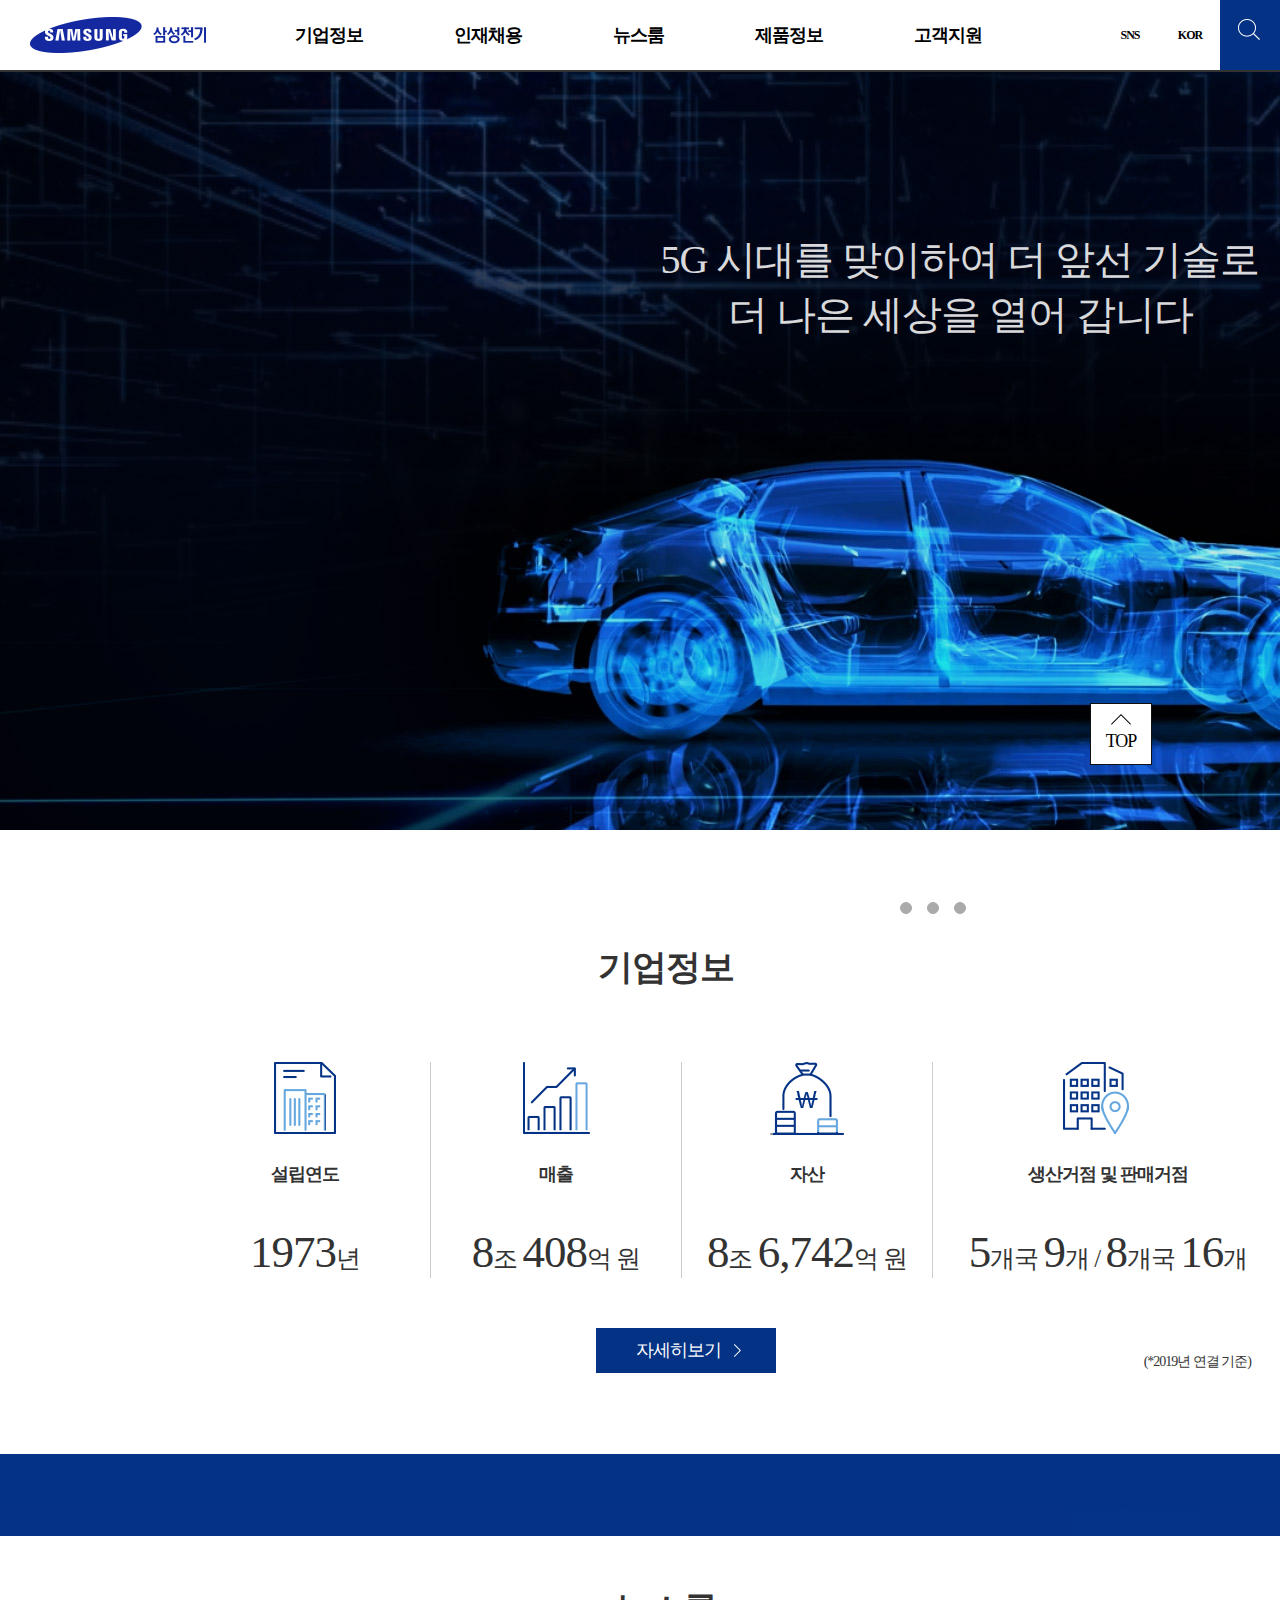
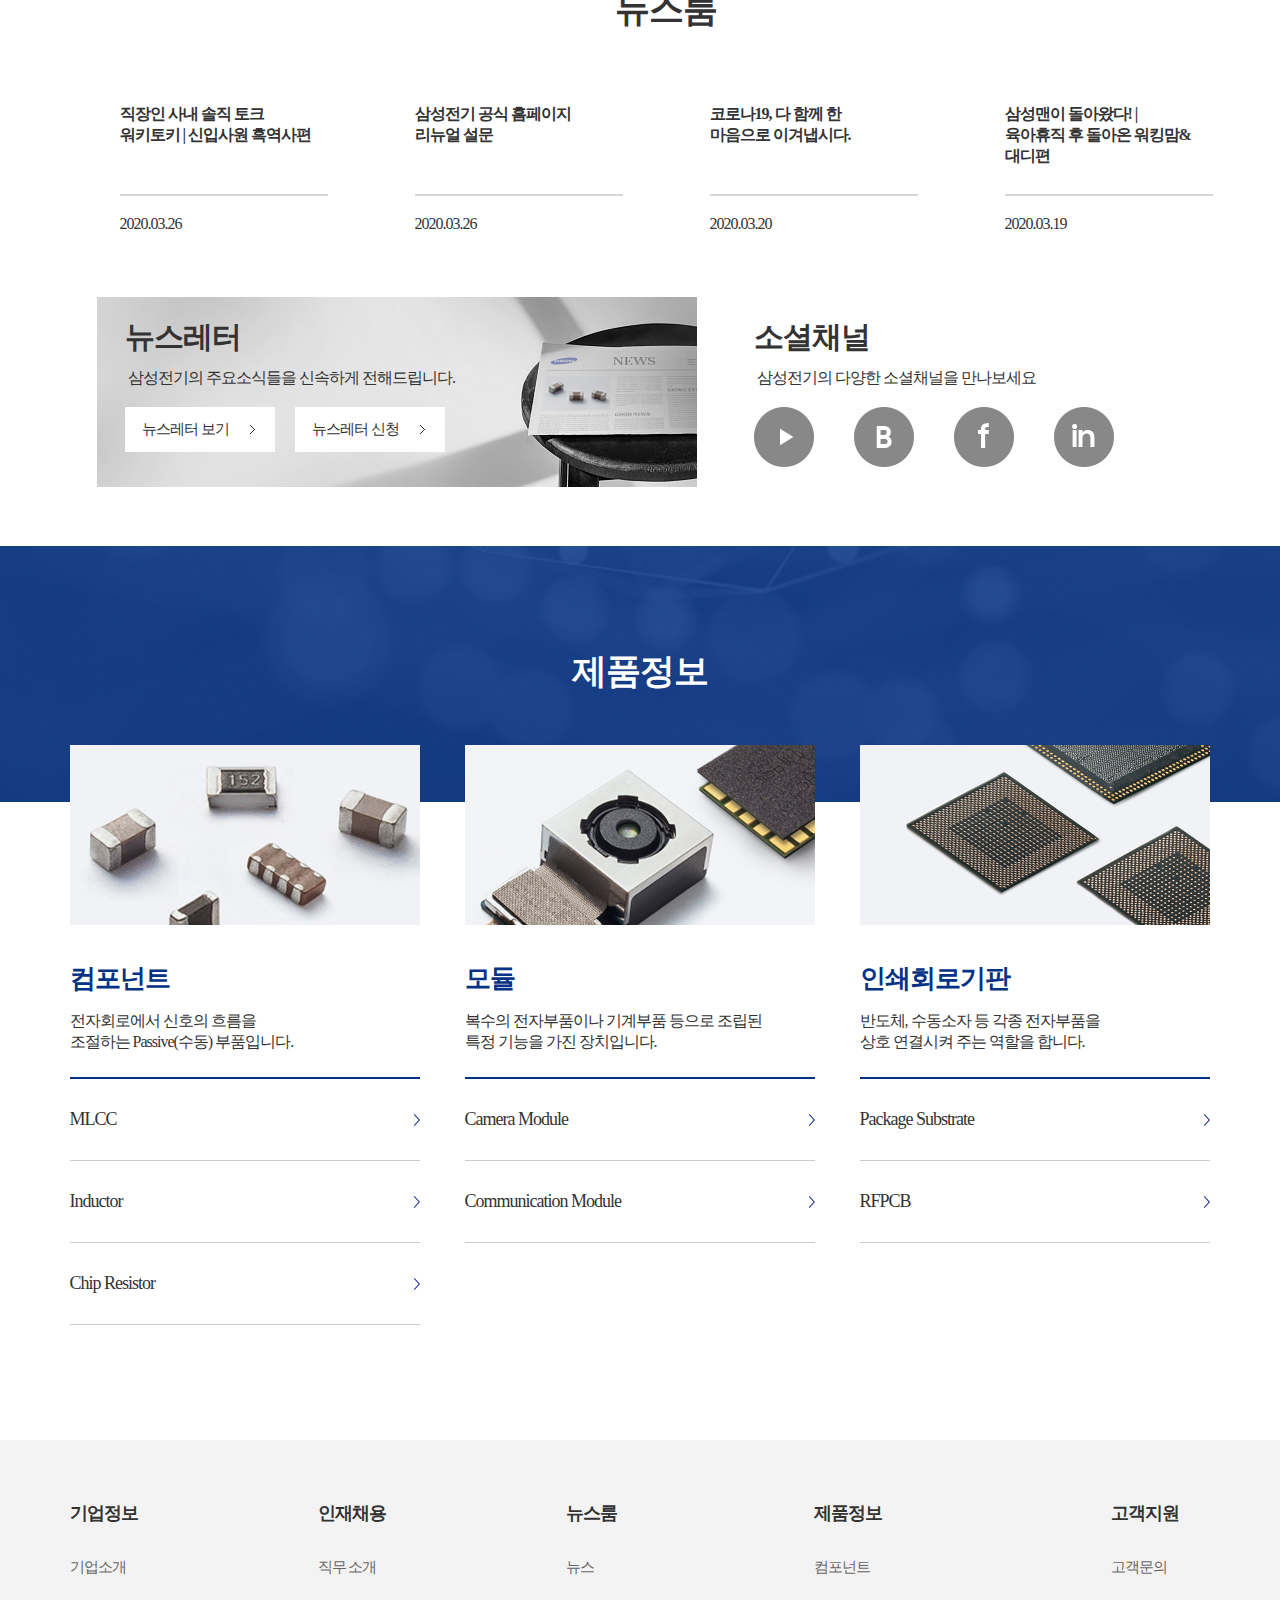
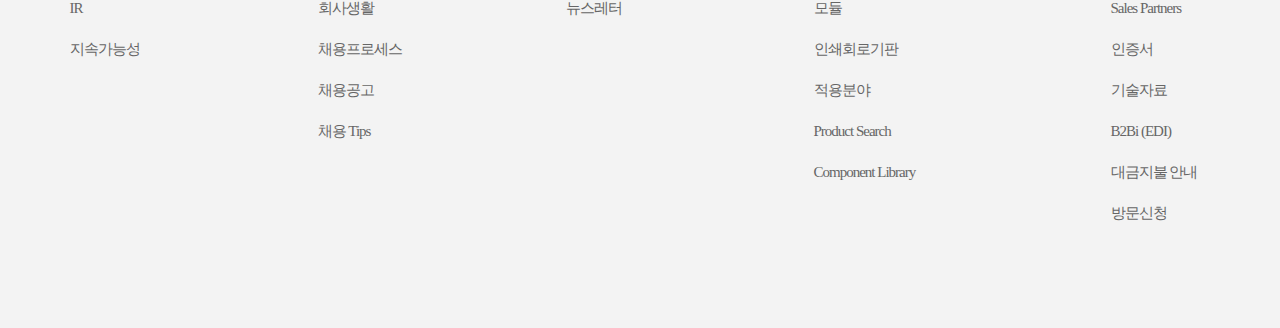
==== commit 034bff81: "0601" ====
--- a/index.html
+++ b/index.html
@@ -28,7 +28,154 @@
     <div id="wrap">
         <div class="header_wrap">
            <!-- 헤더 -->
-           <? include "header.html"; ?>
+           <!-- <? include "header.html"; ?> -->
+           <header>
+            <!--w:100%, p:r-->
+            <h1 class="logo"><a href="index.html"><img src="images/logo.png"
+                        alt="삼성전기" /></a></h1>
+            <div class="header_inner">
+                <!--m:0 auto-->
+        
+                <!-- 탑메뉴 -->
+                <div class="topMenu_Area">
+                    <dl class="topMenu">
+                        <dt class="sns"><a href="#">SNS</a></dt>
+                        <dd class="sns">
+                            <ul>
+                                <li><a href="#">유튜브</a></li>
+                                <li><a href="#">블로그</a></li>
+                                <li><a href="#">페이스북</a></li>
+                                <li><a href="#">링크드인</a></li>
+                            </ul>
+                        </dd>
+                        <dt class="lang"><a href="#">KOR</a></dt>
+                        <dd class="lang">
+                            <ul>
+                                <li><a href="#">ENG</a></li>
+                                <li><a href="#">CHN</a></li>
+                                <li><a href="#">JPN</a></li>
+                            </ul>
+                        </dd>
+                    </dl>
+                    <a href="#" class="btn_srch"><img src="images/btn_srch_ico.png" alt="검색창 열기" /></a>
+                </div>
+                <!-- //탑메뉴 -->
+                <!-- gnb -->
+                <nav class="gnb">
+                    <ul>
+                        <li><a href="sub1.html">기업정보</a>
+                            <ul>
+                                <li class="depth2_tit"><a href="#">기업소개</a>
+                                    <ul class="depth2_list">
+                                        <li class="depth2_area">
+                                            <ul>
+                                                <li><a href="#">삼성전기 소개</a></li>
+                                                <li><a href="#">연혁</a></li>
+                                                <li><a href="#">수상실적</a></li>
+                                                <li><a href="#">사업장소개</a></li>
+                                            </ul>
+                                        </li>
+                                    </ul>
+                                </li>
+                                <li class="depth2_tit"><a href="#">IR</a>
+                                    <ul class="depth2_list">
+                                        <li class="depth2_area">
+                                            <ul>
+                                                <li class="left">
+                                                    <ul>
+                                                        <li><a href="#">실적발표</a></li>
+                                                        <li><a href="#">주주총회</a></li>
+                                                        <li><a href="#">주주현황</a></li>
+                                                        <li><a href="#">주가정보</a></li>
+                                                        <li><a href="#">재무정보</a></li>
+                                                    </ul>
+                                                </li>
+                                                <li class="right">
+                                                    <ul>
+                                                        <li><a href="#">기업지배구조</a></li>
+                                                        <li><a href="#">IR자료실</a></li>
+                                                        <li><a href="#">공시</a></li>
+                                                    </ul>
+                                                </li>
+                                            </ul>
+                                    </li>
+                                    </ul>
+                                </li>
+                                <li class="depth2_tit"><a href="#">지속가능성</a>
+                                    <ul class="depth2_list">
+                                        <li class="depth2_area">
+                                            <ul>
+                                                <li class="left">
+                                                    <ul>
+                                                        <li><a href="#">지속가능경영</a></li>
+                                                        <li><a href="#">윤리경영</a></li>
+                                                        <li><a href="#">준법경영</a></li>
+                                                        <li><a href="#">사회공헌</a></li>
+                                                        <li><a href="#">환경</a></li>
+                                                    </ul>
+                                                </li>
+                                                <li class="right">
+                                                    <ul>
+                                                        <li><a href="#">임직원</a></li>
+                                                        <li><a href="#">협력회사</a></li>
+                                                        <li><a href="#">고객</a></li>
+                                                        <li><a href="#">지속가능성 보고서</a></li>
+                                                    </ul>
+                                                </li>
+                                            </ul>
+                                        </li>
+                                    </ul>
+                                </li>
+        
+                            </ul>
+                        </li>
+                        <li><a href="sub2.html">인재채용</a>
+                            <ul>
+                                <li class="depth2_tit"><a href="#">직무소개</a>
+                                    <ul class="depth2_list">
+                                        <li class="depth2_area">
+                                            <ul>
+                                                <li><a href="#">직군별 직무 소개</a></li>
+                                                <li><a href="#">전공별 직무 소개</a></li>
+                                            </ul>
+                                        </li>
+                                    </ul>
+                                </li>
+                                <li class="depth2_tit"><a href="#">회사생활</a></li>
+                                <li class="depth2_tit"><a href="#">채용프로세스</a></li>
+                                <li class="depth2_tit"><a href="#">채용공고</a></li>
+                                <li class="depth2_tit"><a href="#">채용 Tips</a></li>
+                            </ul>
+                        </li>
+                        <li><a href="sub1.html">뉴스룸</a>
+                            <ul>
+                                <li><a href="#">메뉴1-1</a></li>
+                                <li><a href="#">메뉴1-2</a></li>
+                                <li><a href="#">메뉴1-3</a></li>
+                                <li><a href="#">메뉴1-4</a></li>
+                            </ul>
+                        </li>
+                        <li><a href="sub2.html">제품정보</a>
+                            <ul>
+                                <li><a href="#">메뉴1-1</a></li>
+                                <li><a href="#">메뉴1-2</a></li>
+                                <li><a href="#">메뉴1-3</a></li>
+                                <li><a href="#">메뉴1-4</a></li>
+                            </ul>
+                        </li>
+                        <li><a href="sub1.html">고객지원</a>
+                            <ul>
+                                <li><a href="#">메뉴1-1</a></li>
+                                <li><a href="#">메뉴1-2</a></li>
+                                <li><a href="#">메뉴1-3</a></li>
+                                <li><a href="#">메뉴1-4</a></li>
+                            </ul>
+                        </li>
+                    </ul>
+                </nav>
+                <!-- //gnb -->
+            </div>
+        </header>
            <!-- //헤더 -->
         </div>
         <hr />
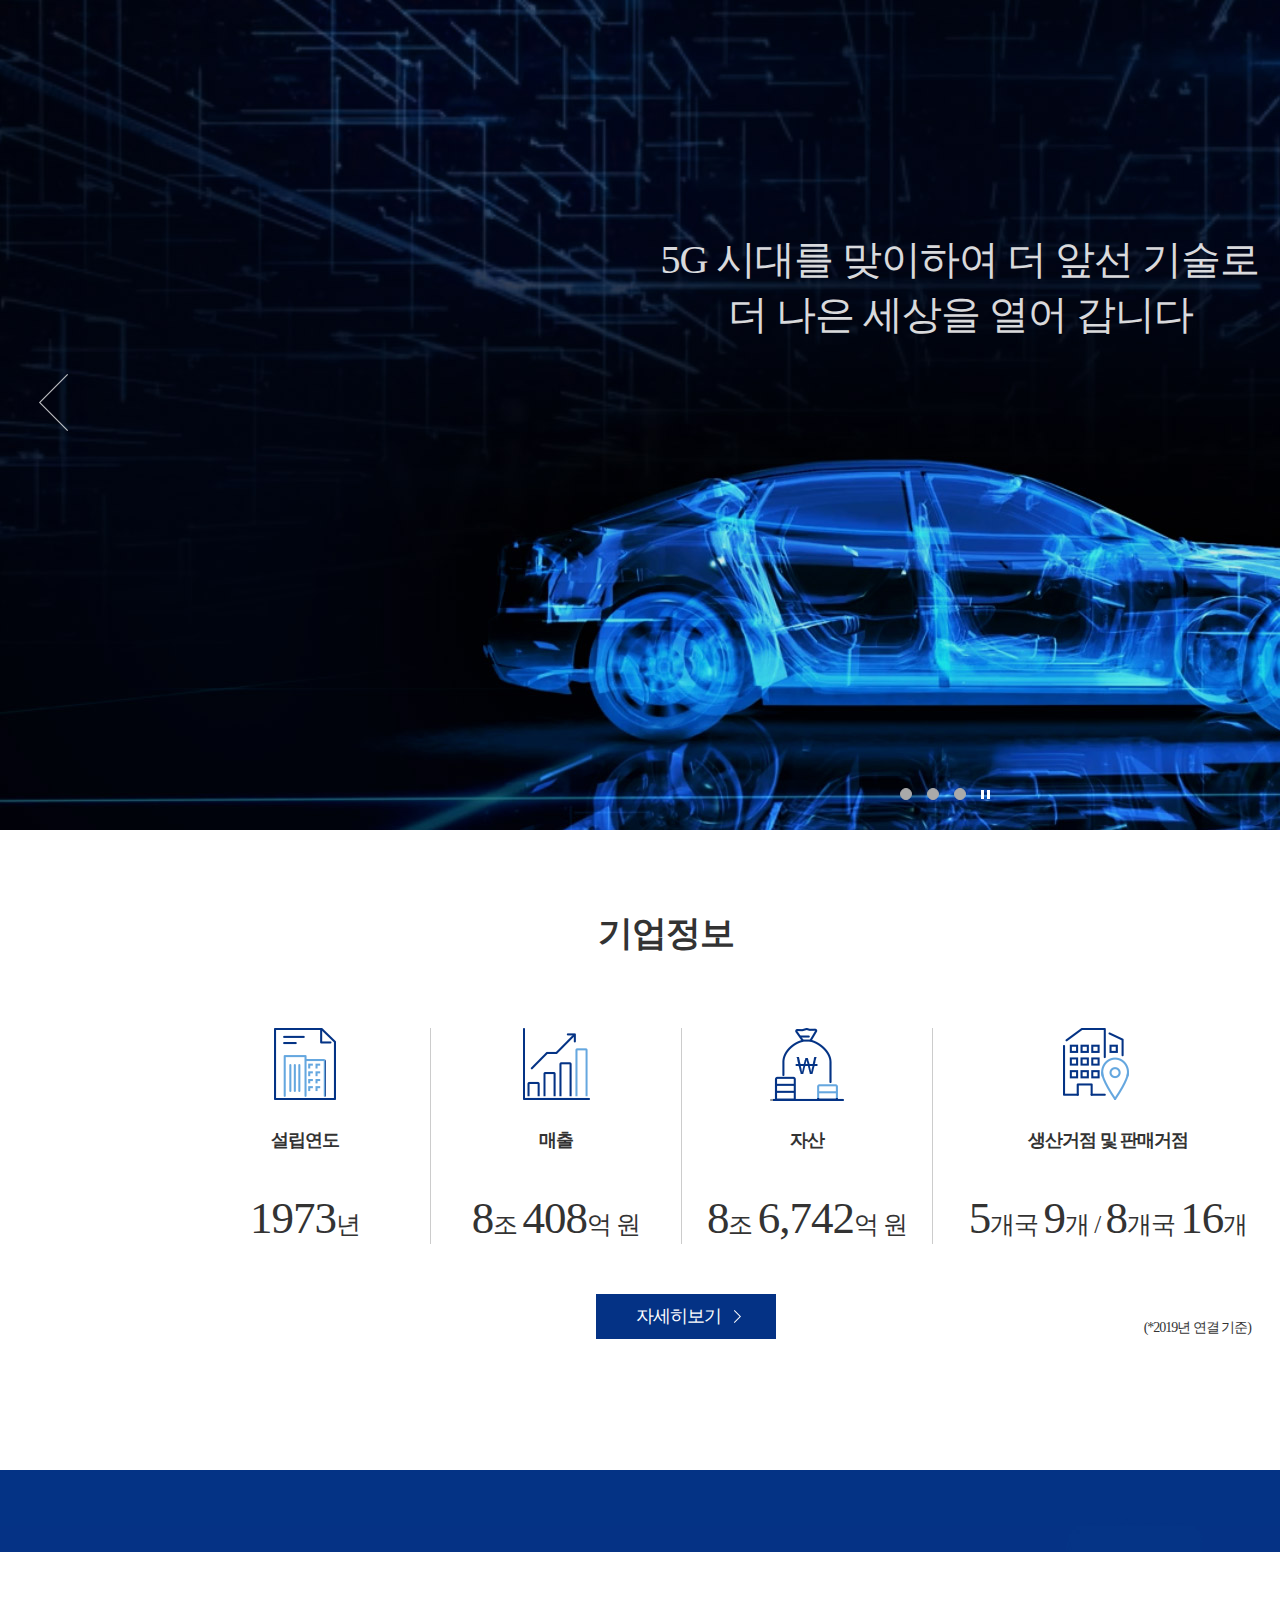
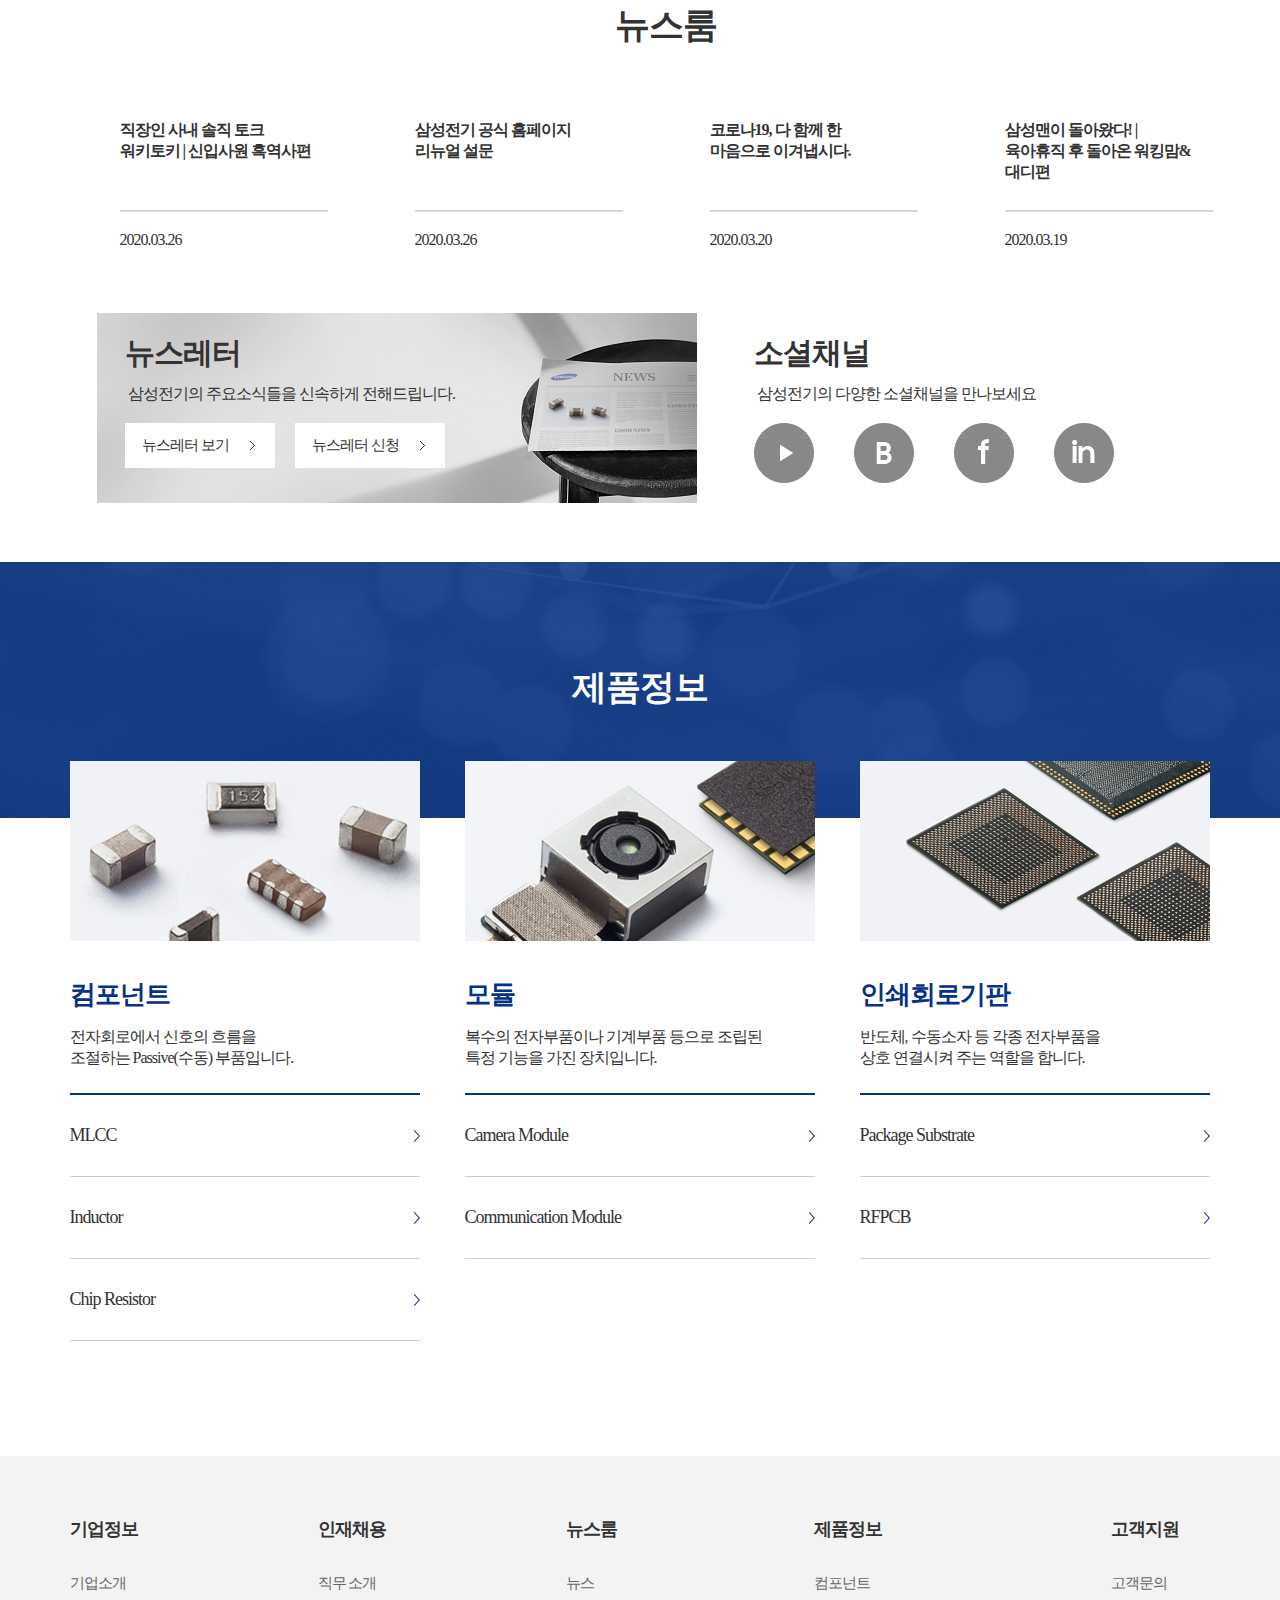
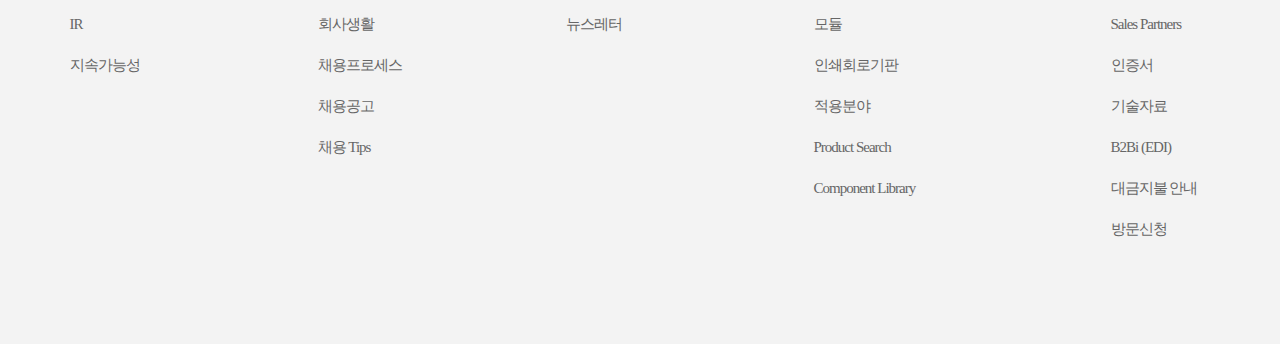
==== commit 4cd3d1fd: "0603" ====
--- a/index.html
+++ b/index.html
@@ -26,158 +26,9 @@
     <hr />
     <!-- 전체레이아웃 -->
     <div id="wrap">
-        <div class="header_wrap">
-           <!-- 헤더 -->
-           <!-- <? include "header.html"; ?> -->
-           <header>
-            <!--w:100%, p:r-->
-            <h1 class="logo"><a href="index.html"><img src="images/logo.png"
-                        alt="삼성전기" /></a></h1>
-            <div class="header_inner">
-                <!--m:0 auto-->
-        
-                <!-- 탑메뉴 -->
-                <div class="topMenu_Area">
-                    <dl class="topMenu">
-                        <dt class="sns"><a href="#">SNS</a></dt>
-                        <dd class="sns">
-                            <ul>
-                                <li><a href="#">유튜브</a></li>
-                                <li><a href="#">블로그</a></li>
-                                <li><a href="#">페이스북</a></li>
-                                <li><a href="#">링크드인</a></li>
-                            </ul>
-                        </dd>
-                        <dt class="lang"><a href="#">KOR</a></dt>
-                        <dd class="lang">
-                            <ul>
-                                <li><a href="#">ENG</a></li>
-                                <li><a href="#">CHN</a></li>
-                                <li><a href="#">JPN</a></li>
-                            </ul>
-                        </dd>
-                    </dl>
-                    <a href="#" class="btn_srch"><img src="images/btn_srch_ico.png" alt="검색창 열기" /></a>
-                </div>
-                <!-- //탑메뉴 -->
-                <!-- gnb -->
-                <nav class="gnb">
-                    <ul>
-                        <li><a href="sub1.html">기업정보</a>
-                            <ul>
-                                <li class="depth2_tit"><a href="#">기업소개</a>
-                                    <ul class="depth2_list">
-                                        <li class="depth2_area">
-                                            <ul>
-                                                <li><a href="#">삼성전기 소개</a></li>
-                                                <li><a href="#">연혁</a></li>
-                                                <li><a href="#">수상실적</a></li>
-                                                <li><a href="#">사업장소개</a></li>
-                                            </ul>
-                                        </li>
-                                    </ul>
-                                </li>
-                                <li class="depth2_tit"><a href="#">IR</a>
-                                    <ul class="depth2_list">
-                                        <li class="depth2_area">
-                                            <ul>
-                                                <li class="left">
-                                                    <ul>
-                                                        <li><a href="#">실적발표</a></li>
-                                                        <li><a href="#">주주총회</a></li>
-                                                        <li><a href="#">주주현황</a></li>
-                                                        <li><a href="#">주가정보</a></li>
-                                                        <li><a href="#">재무정보</a></li>
-                                                    </ul>
-                                                </li>
-                                                <li class="right">
-                                                    <ul>
-                                                        <li><a href="#">기업지배구조</a></li>
-                                                        <li><a href="#">IR자료실</a></li>
-                                                        <li><a href="#">공시</a></li>
-                                                    </ul>
-                                                </li>
-                                            </ul>
-                                    </li>
-                                    </ul>
-                                </li>
-                                <li class="depth2_tit"><a href="#">지속가능성</a>
-                                    <ul class="depth2_list">
-                                        <li class="depth2_area">
-                                            <ul>
-                                                <li class="left">
-                                                    <ul>
-                                                        <li><a href="#">지속가능경영</a></li>
-                                                        <li><a href="#">윤리경영</a></li>
-                                                        <li><a href="#">준법경영</a></li>
-                                                        <li><a href="#">사회공헌</a></li>
-                                                        <li><a href="#">환경</a></li>
-                                                    </ul>
-                                                </li>
-                                                <li class="right">
-                                                    <ul>
-                                                        <li><a href="#">임직원</a></li>
-                                                        <li><a href="#">협력회사</a></li>
-                                                        <li><a href="#">고객</a></li>
-                                                        <li><a href="#">지속가능성 보고서</a></li>
-                                                    </ul>
-                                                </li>
-                                            </ul>
-                                        </li>
-                                    </ul>
-                                </li>
-        
-                            </ul>
-                        </li>
-                        <li><a href="sub2.html">인재채용</a>
-                            <ul>
-                                <li class="depth2_tit"><a href="#">직무소개</a>
-                                    <ul class="depth2_list">
-                                        <li class="depth2_area">
-                                            <ul>
-                                                <li><a href="#">직군별 직무 소개</a></li>
-                                                <li><a href="#">전공별 직무 소개</a></li>
-                                            </ul>
-                                        </li>
-                                    </ul>
-                                </li>
-                                <li class="depth2_tit"><a href="#">회사생활</a></li>
-                                <li class="depth2_tit"><a href="#">채용프로세스</a></li>
-                                <li class="depth2_tit"><a href="#">채용공고</a></li>
-                                <li class="depth2_tit"><a href="#">채용 Tips</a></li>
-                            </ul>
-                        </li>
-                        <li><a href="sub1.html">뉴스룸</a>
-                            <ul>
-                                <li><a href="#">메뉴1-1</a></li>
-                                <li><a href="#">메뉴1-2</a></li>
-                                <li><a href="#">메뉴1-3</a></li>
-                                <li><a href="#">메뉴1-4</a></li>
-                            </ul>
-                        </li>
-                        <li><a href="sub2.html">제품정보</a>
-                            <ul>
-                                <li><a href="#">메뉴1-1</a></li>
-                                <li><a href="#">메뉴1-2</a></li>
-                                <li><a href="#">메뉴1-3</a></li>
-                                <li><a href="#">메뉴1-4</a></li>
-                            </ul>
-                        </li>
-                        <li><a href="sub1.html">고객지원</a>
-                            <ul>
-                                <li><a href="#">메뉴1-1</a></li>
-                                <li><a href="#">메뉴1-2</a></li>
-                                <li><a href="#">메뉴1-3</a></li>
-                                <li><a href="#">메뉴1-4</a></li>
-                            </ul>
-                        </li>
-                    </ul>
-                </nav>
-                <!-- //gnb -->
-            </div>
-        </header>
-           <!-- //헤더 -->
-        </div>
+        <!-- 헤더 -->
+        <!-- <? include "header.html"; ?> -->
+        <!-- //헤더 -->
         <hr />
         <!-- 메인배너 -->
         <div class="main_banner main_visual"> <!-- bodysection-->
@@ -418,7 +269,7 @@
         <!-- //푸터 -->
         <hr />
         <!-- 탑버튼 -->
-        <div class="to_top">
+        <div class="to_top on">
             <a href="#" title="맨위로 올라가기">TOP</a>
         </div>
         <!-- //탑버튼 -->
--- a/css/styles.css
+++ b/css/styles.css
@@ -4,4 +4,5 @@
 @import url(common.css);
 @import url(layout.css);
 @import url(header.css);
-@import url(footer.css);+@import url(footer.css);
+@import url(global.css);
--- a/css/main.css
+++ b/css/main.css
@@ -29,10 +29,8 @@
 
 
 
-.main_banner {}
 .main_banner .inner {position: relative; width: 1920px; margin: 0 auto;}
 .main_banner div {}
-.main_banner div {position: relative;}
 .main_banner div video {position: relative;}
 
 .main_banner div p {
@@ -62,6 +60,9 @@
     }
     .slide_ctrl li a:hover {border: 1px solid #fff; border-radius: 10px;
         background: #fff;}
+    .slide_ctrl li a.active {border: 1px solid #fff; border-radius: 10px;
+        background: #fff;}
+
 
     .slide_ctrl li.pause {padding-top: 1.5px;}
     .slide_ctrl li.pause a {
@@ -92,7 +93,7 @@
     /*기업소개*/
 
     .aboutus_warp {}
-    .aboutus_warp .inner {height: 510px;}
+    .aboutus_warp .inner {height: 510px;     padding: 80px 0 50px 0;}
     .inner h2 {font-weight: bold; font-size: 35px; text-align: center; margin-bottom: 71px;}
     .aboutus_warp .inner ul { width: 1200px; margin: 0 auto; margin-left: 180px;}
     .aboutus_warp .inner ul li {float: left; 
@@ -196,3 +197,5 @@
     #sitemap_wrap .inner > ul  li > ul > li > a {font-size: 15px; color: #666; text-decoration: none;}
     #sitemap_wrap .inner > ul > li > ul {margin-top: 31px;}
     #sitemap_wrap .inner > ul > li > ul > li {margin-bottom: 20px;}
+
+
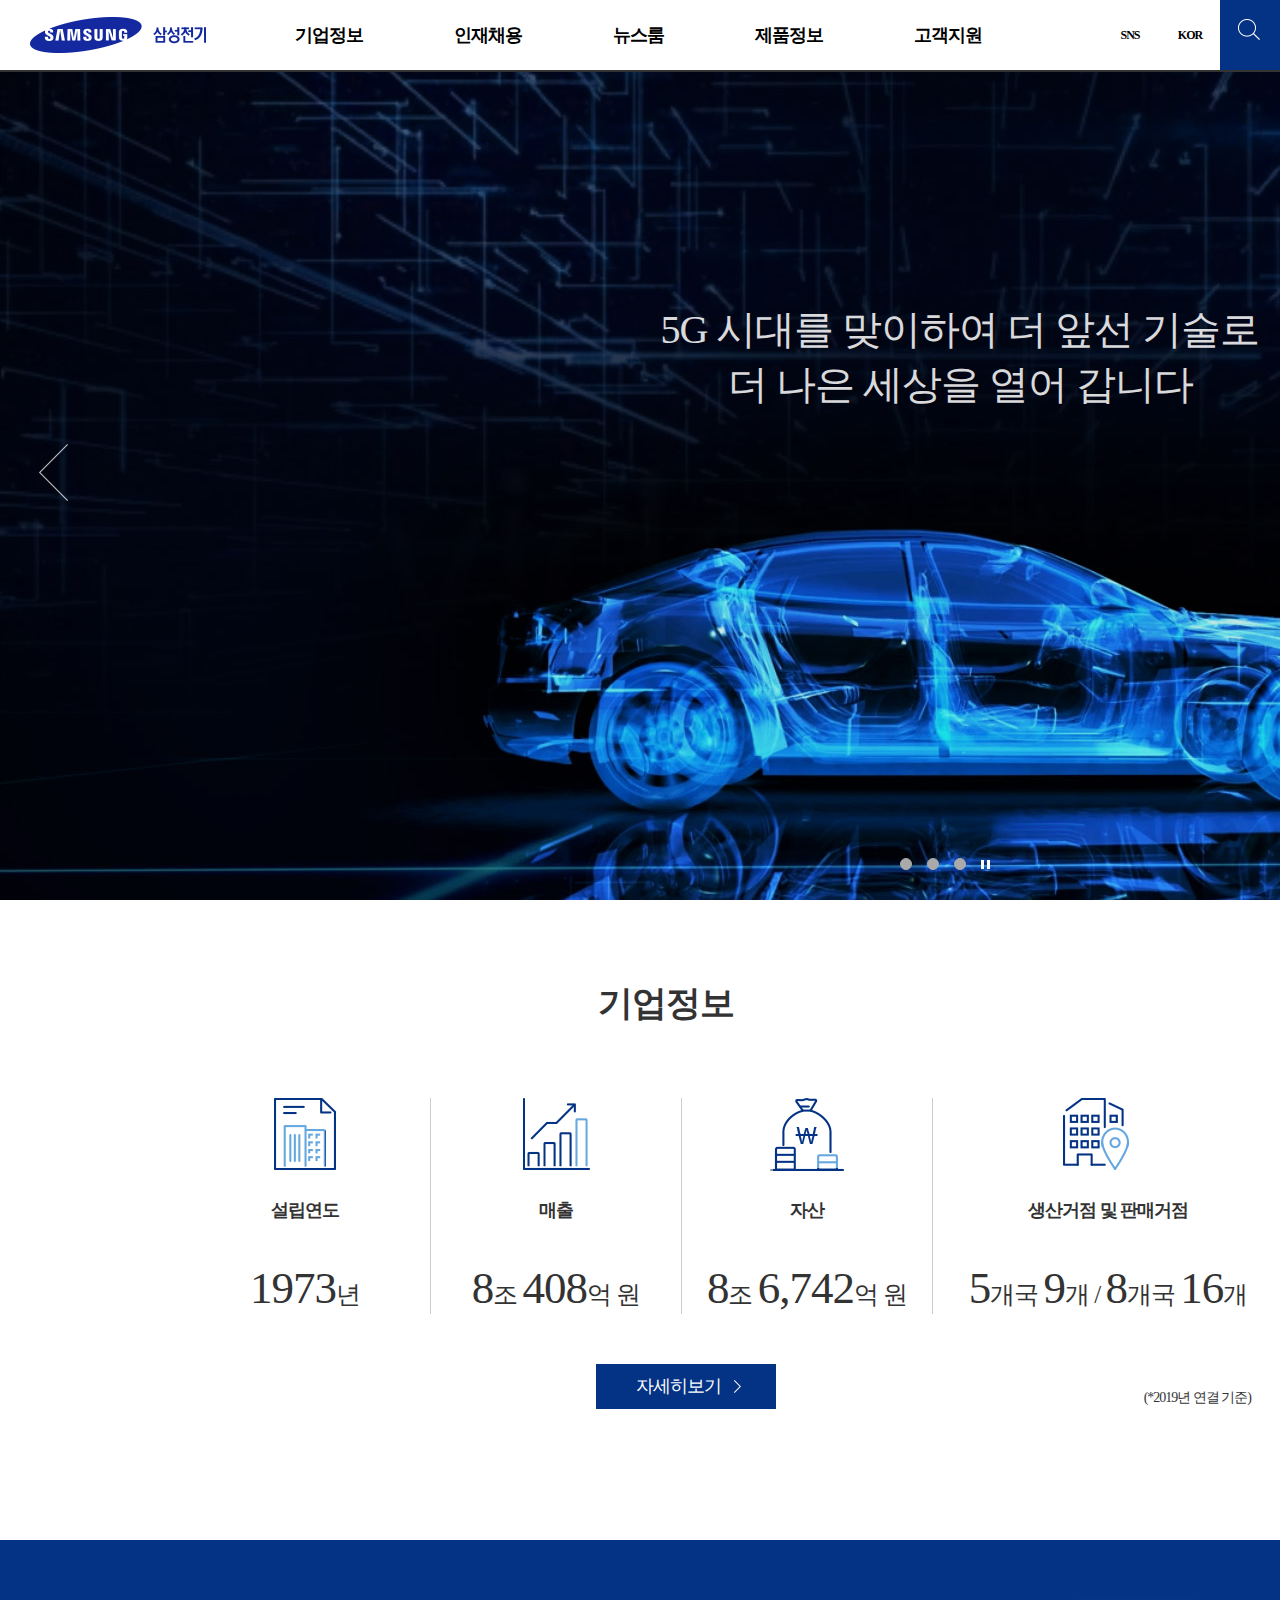
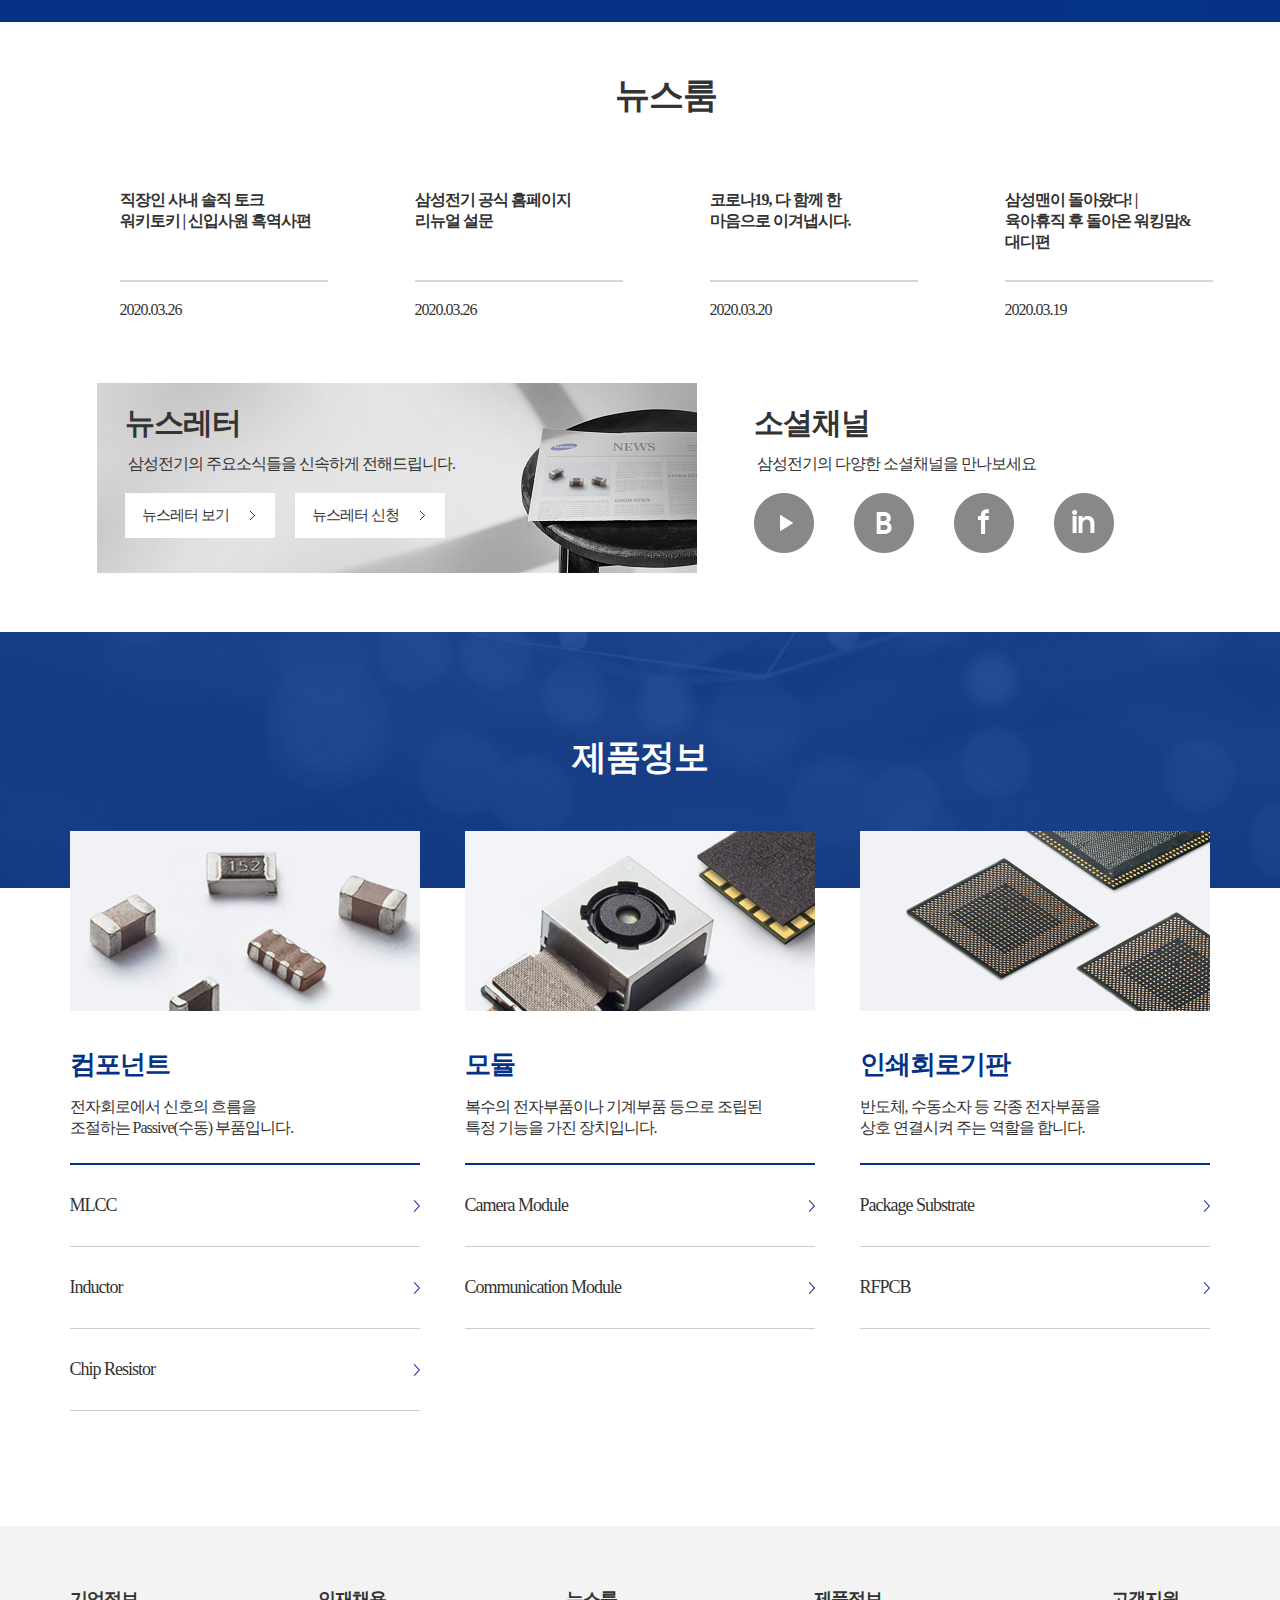
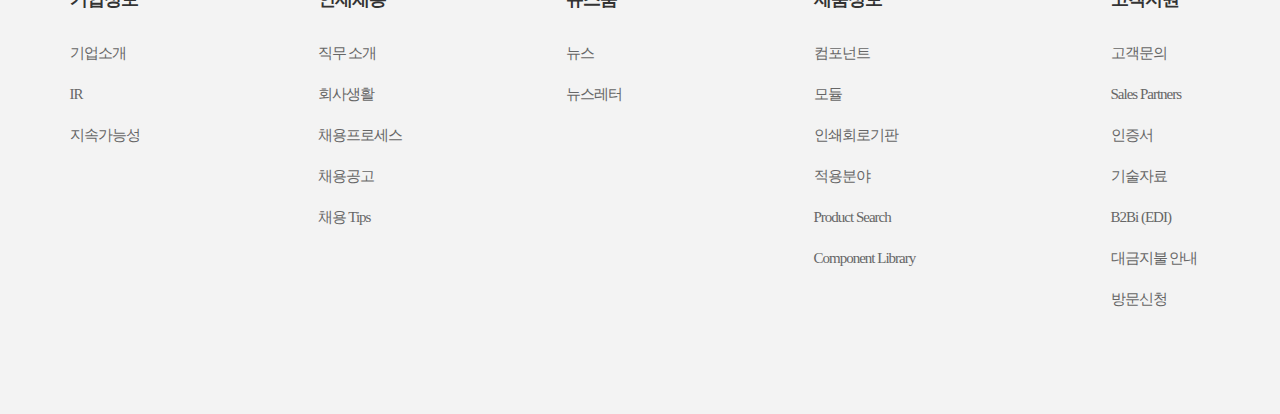
==== commit 815ea565: "dontknow" ====
--- a/index.html
+++ b/index.html
@@ -28,7 +28,158 @@
     <div id="wrap">
         <!-- 헤더 -->
         <!-- <? include "header.html"; ?> -->
-        <!-- //헤더 -->
+<div class="header_wrap">
+    <header>
+     <!--w:100%, p:r-->
+     <h1 class="logo"><a href="index.html"><img src="images/logo.png"
+                 alt="삼성전기" /></a></h1>
+     <div class="header_inner">
+         <!--m:0 auto-->
+ 
+         <!-- 탑메뉴 -->
+         <div class="topMenu_Area">
+             <dl class="topMenu">
+                 <dt class="sns"><a href="#">SNS</a></dt>
+                 <dd class="sns">
+                     <ul>
+                         <li><a href="#">유튜브</a></li>
+                         <li><a href="#">블로그</a></li>
+                         <li><a href="#">페이스북</a></li>
+                         <li><a href="#">링크드인</a></li>
+                     </ul>
+                 </dd>
+                 <dt class="lang"><a href="#">KOR</a></dt>
+                 <dd class="lang">
+                     <ul>
+                         <li><a href="#">ENG</a></li>
+                         <li><a href="#">CHN</a></li>
+                         <li><a href="#">JPN</a></li>
+                     </ul>
+                 </dd>
+             </dl>
+             <a href="#" class="btn_srch"><img src="images/btn_srch_ico.png" alt="검색창 열기" /></a>
+         </div>
+         <!-- //탑메뉴 -->
+         <!-- gnb -->
+         <nav class="gnb">
+             <ul>
+                 <li><a href="sub1.html">기업정보</a>
+                     <ul>
+                         <li class="depth2_tit"><a href="#">기업소개</a>
+                             <ul class="depth2_list">
+                                 <li class="depth2_area">
+                                     <ul>
+                                         <li><a href="#">삼성전기 소개</a></li>
+                                         <li><a href="#">연혁</a></li>
+                                         <li><a href="#">수상실적</a></li>
+                                         <li><a href="#">사업장소개</a></li>
+                                     </ul>
+                                 </li>
+                             </ul>
+                             <div class="line1"></div>
+                         </li>
+                         <li class="depth2_tit"><a href="#">IR</a>
+                             <ul class="depth2_list">
+                                 <li class="depth2_area">
+                                     <ul>
+                                         <li class="left">
+                                             <ul>
+                                                 <li><a href="#">실적발표</a></li>
+                                                 <li><a href="#">주주총회</a></li>
+                                                 <li><a href="#">주주현황</a></li>
+                                                 <li><a href="#">주가정보</a></li>
+                                                 <li><a href="#">재무정보</a></li>
+                                             </ul>
+                                         </li>
+                                         <li class="right">
+                                             <ul>
+                                                 <li><a href="#">기업지배구조</a></li>
+                                                 <li><a href="#">IR자료실</a></li>
+                                                 <li><a href="#">공시</a></li>
+                                             </ul>
+                                         </li>
+                                     </ul>
+                             </li>
+                             </ul>
+                         </li>
+                         <li class="depth2_tit"><a href="#">지속가능성</a>
+                             <ul class="depth2_list">
+                                 <li class="depth2_area">
+                                     <ul>
+                                         <li class="left">
+                                             <ul>
+                                                 <li><a href="#">지속가능경영</a></li>
+                                                 <li><a href="#">윤리경영</a></li>
+                                                 <li><a href="#">준법경영</a></li>
+                                                 <li><a href="#">사회공헌</a></li>
+                                                 <li><a href="#">환경</a></li>
+                                             </ul>
+                                         </li>
+                                         <li class="right">
+                                             <ul>
+                                                 <li><a href="#">임직원</a></li>
+                                                 <li><a href="#">협력회사</a></li>
+                                                 <li><a href="#">고객</a></li>
+                                                 <li><a href="#">지속가능성 보고서</a></li>
+                                             </ul>
+                                         </li>
+                                     </ul>
+                                 </li>
+                             </ul>
+                             <div class="line2"></div>
+                         </li>
+ 
+                     </ul>
+                 </li>
+                 <li><a href="sub2.html">인재채용</a>
+                     <ul>
+                         <li class="depth2_tit"><a href="#">직무소개</a>
+                             <ul class="depth2_list">
+                                 <li class="depth2_area">
+                                     <ul>
+                                         <li><a href="#">직군별 직무 소개</a></li>
+                                         <li><a href="#">전공별 직무 소개</a></li>
+                                     </ul>
+                                 </li>
+                             </ul>
+                         </li>
+                         <li class="depth2_tit"><a href="#">회사생활</a></li>
+                         <li class="depth2_tit"><a href="#">채용프로세스</a></li>
+                         <li class="depth2_tit"><a href="#">채용공고</a></li>
+                         <li class="depth2_tit"><a href="#">채용 Tips</a></li>
+                     </ul>
+                 </li>
+                 <li><a href="sub1.html">뉴스룸</a>
+                     <ul>
+                         <li><a href="#">메뉴1-1</a></li>
+                         <li><a href="#">메뉴1-2</a></li>
+                         <li><a href="#">메뉴1-3</a></li>
+                         <li><a href="#">메뉴1-4</a></li>
+                     </ul>
+                 </li>
+                 <li><a href="sub2.html">제품정보</a>
+                     <ul>
+                         <li><a href="#">메뉴1-1</a></li>
+                         <li><a href="#">메뉴1-2</a></li>
+                         <li><a href="#">메뉴1-3</a></li>
+                         <li><a href="#">메뉴1-4</a></li>
+                     </ul>
+                 </li>
+                 <li><a href="sub1.html">고객지원</a>
+                     <ul>
+                         <li><a href="#">메뉴1-1</a></li>
+                         <li><a href="#">메뉴1-2</a></li>
+                         <li><a href="#">메뉴1-3</a></li>
+                         <li><a href="#">메뉴1-4</a></li>
+                     </ul>
+                 </li>
+             </ul>
+         </nav>
+         <!-- //gnb -->
+     </div>
+ </header>
+</div>
+<!-- //헤더 -->
         <hr />
         <!-- 메인배너 -->
         <div class="main_banner main_visual"> <!-- bodysection-->
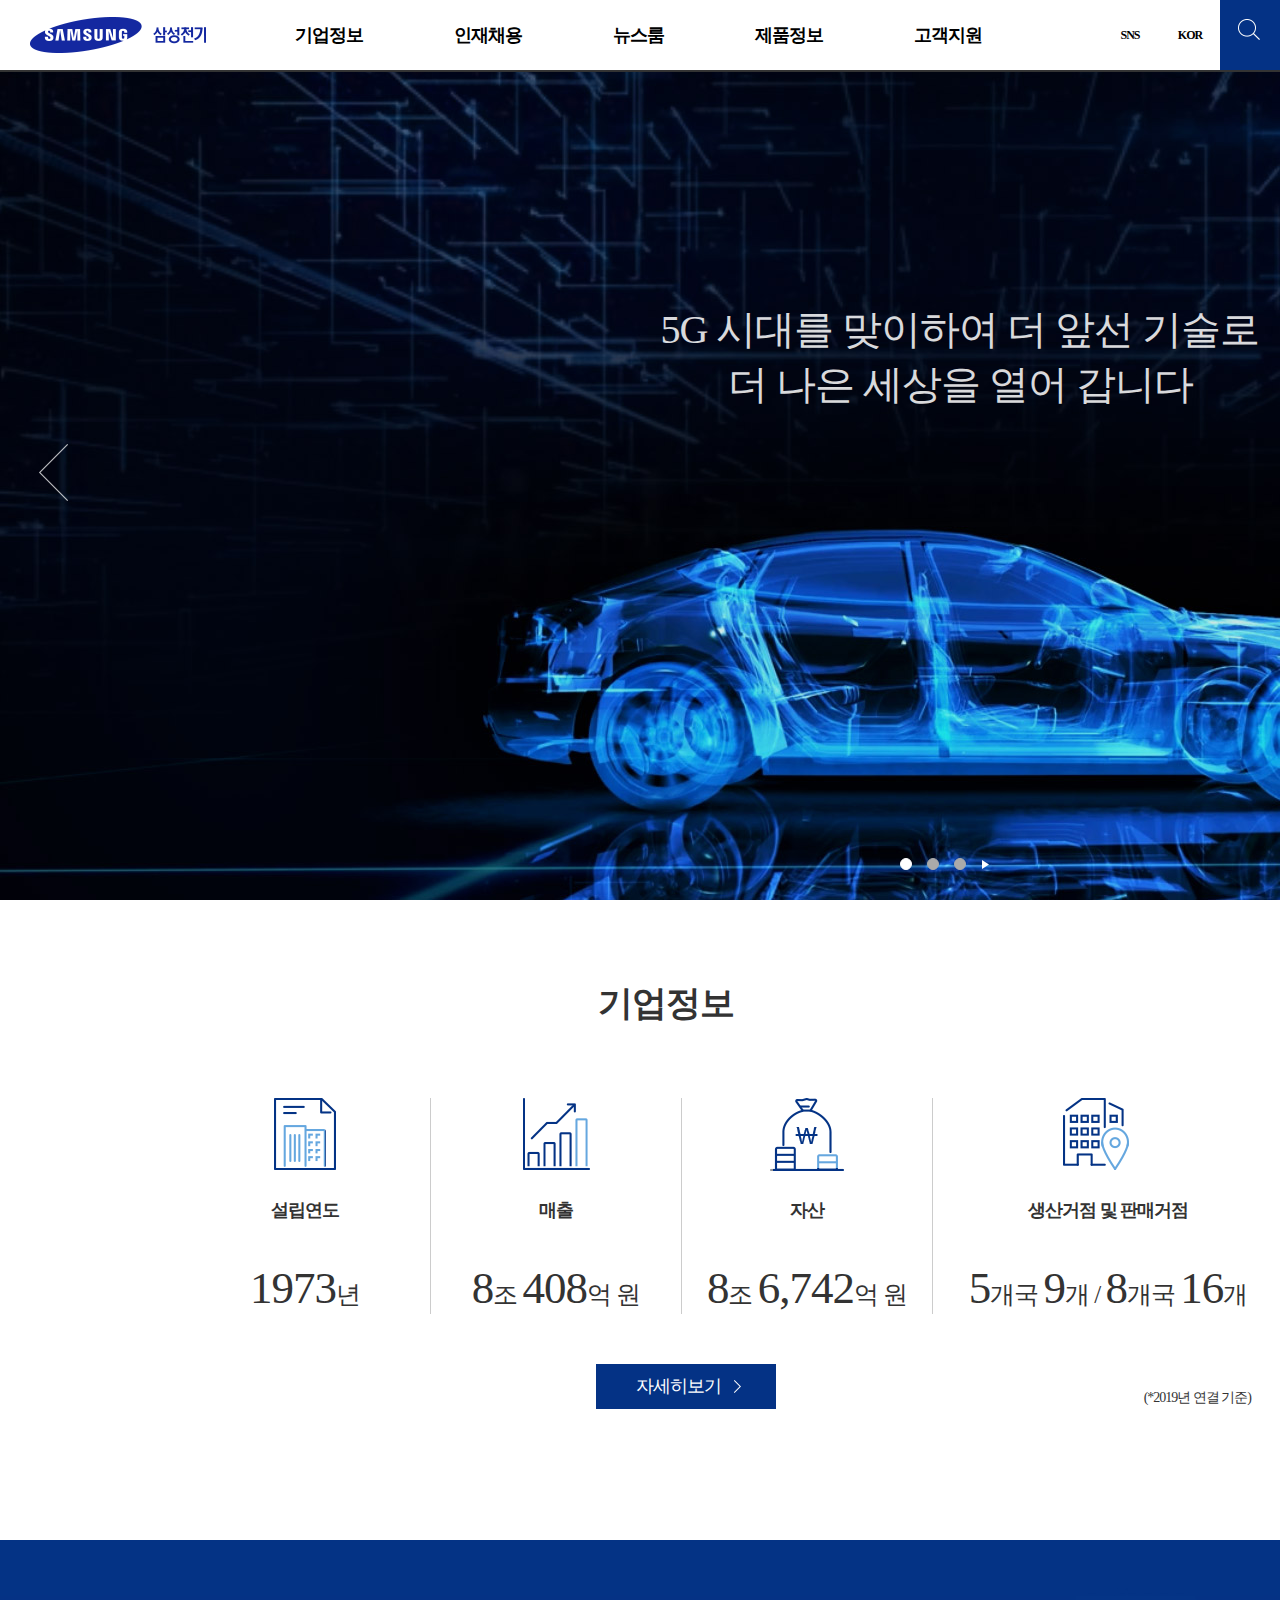
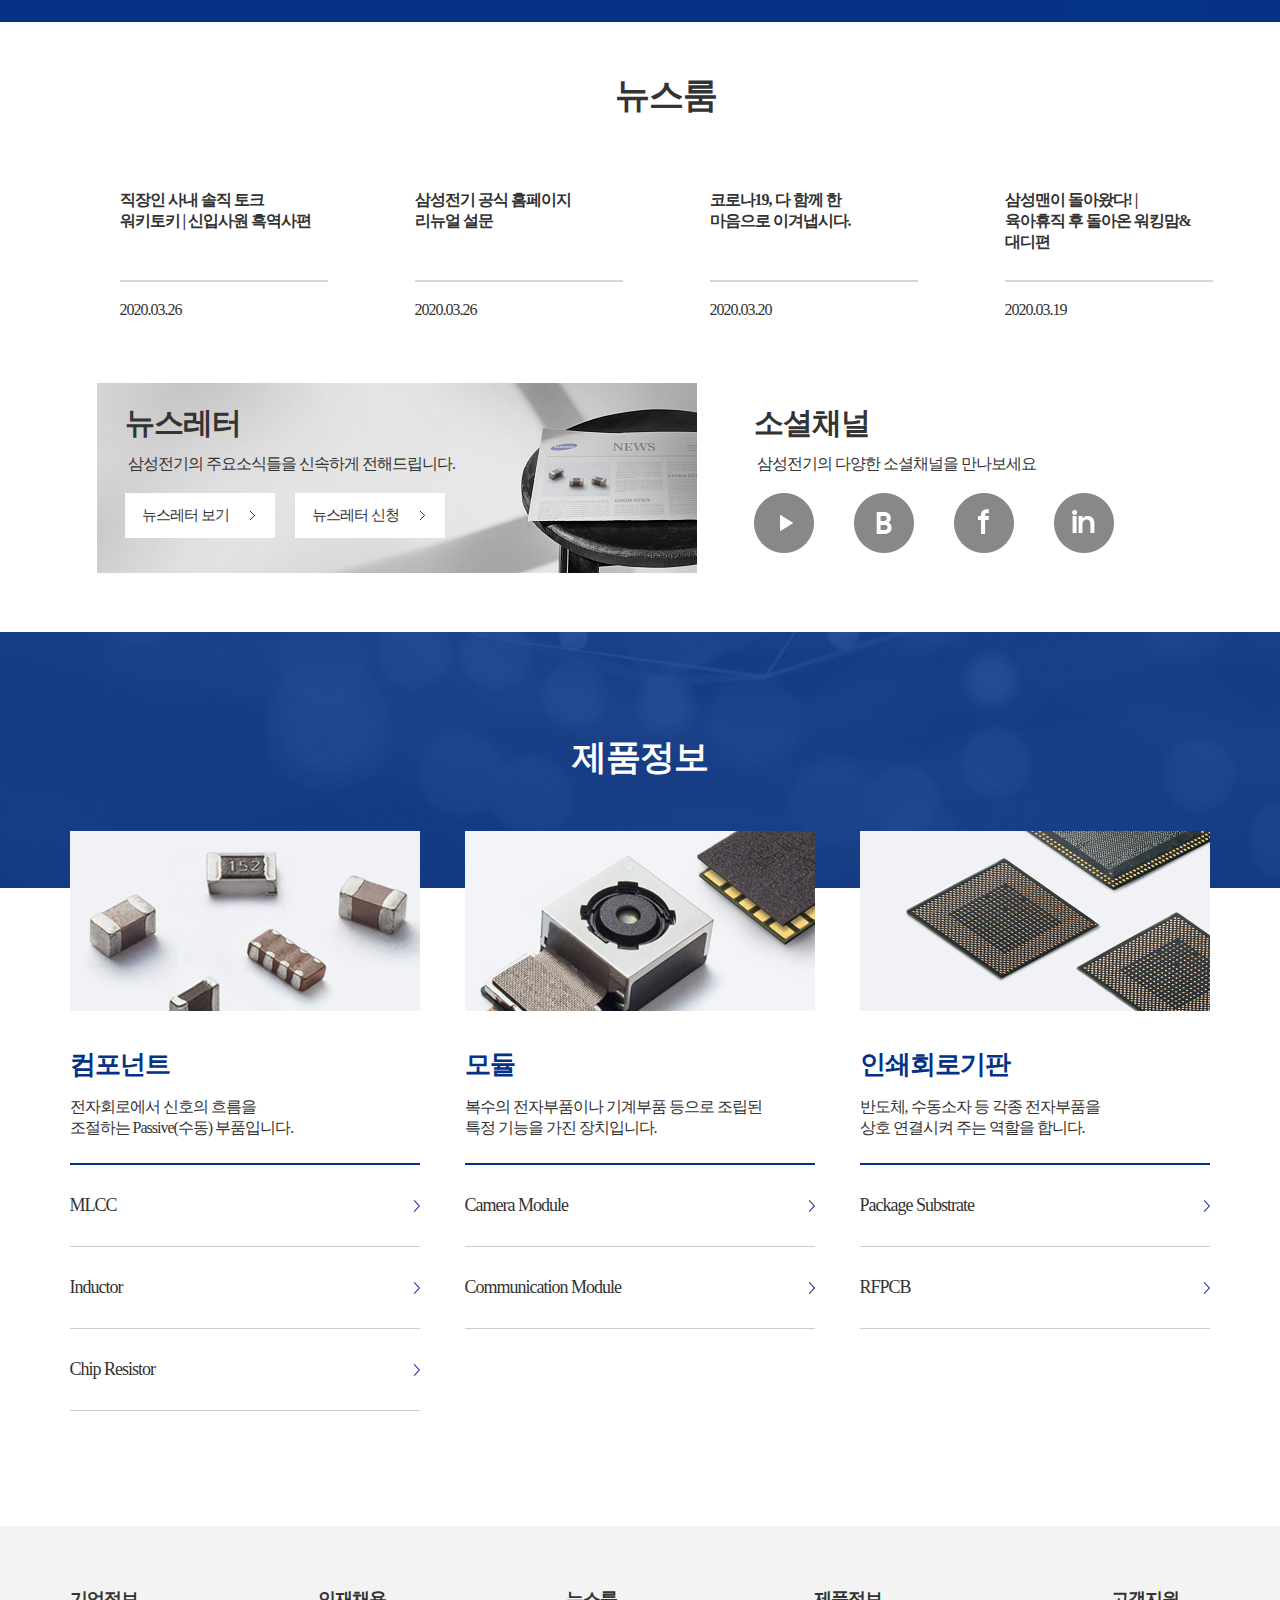
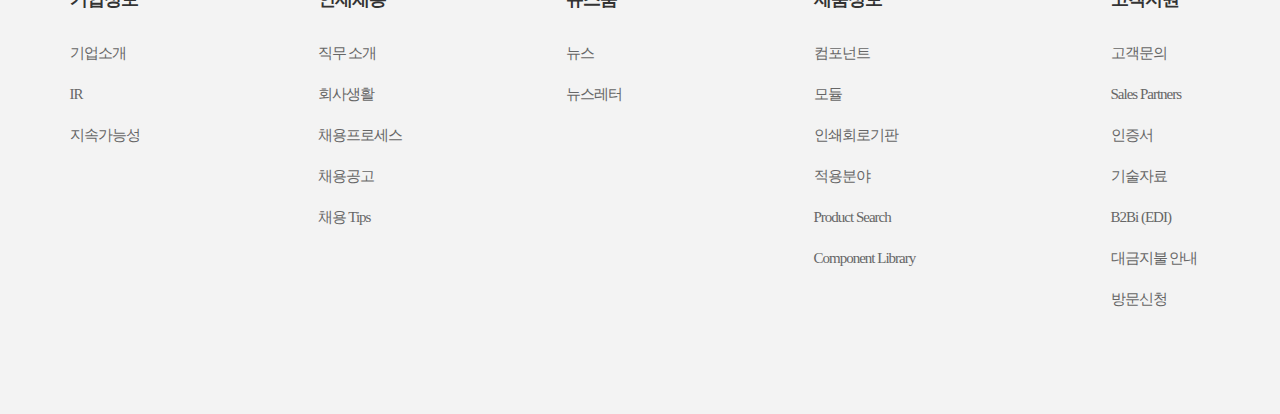
==== commit 4bbdc112: "0604" ====
--- a/index.html
+++ b/index.html
@@ -27,7 +27,7 @@
     <!-- 전체레이아웃 -->
     <div id="wrap">
         <!-- 헤더 -->
-        <!-- <? include "header.html"; ?> -->
+        <? include "header.html"; ?>
 <div class="header_wrap">
     <header>
      <!--w:100%, p:r-->
@@ -147,30 +147,112 @@
                          <li class="depth2_tit"><a href="#">채용프로세스</a></li>
                          <li class="depth2_tit"><a href="#">채용공고</a></li>
                          <li class="depth2_tit"><a href="#">채용 Tips</a></li>
+                         <div class="line_box">
+                             <div class="line"></div>
+                             <div class="line"></div>
+                             <div class="line"></div>
+                             <div class="line"></div>
+                        </div>
                      </ul>
                  </li>
                  <li><a href="sub1.html">뉴스룸</a>
                      <ul>
-                         <li><a href="#">메뉴1-1</a></li>
-                         <li><a href="#">메뉴1-2</a></li>
-                         <li><a href="#">메뉴1-3</a></li>
-                         <li><a href="#">메뉴1-4</a></li>
+                         <li class="depth2_tit"><a href="#">뉴스</a></li>
+                         <li class="depth2_tit"><a href="#">뉴스레터</a>
+                            <ul class="depth2_list">
+                                <li><a href="#">뉴스레터 보기</a></li>
+                                <li><a href="#">뉴스레터 신청</a></li>
+                                <div class="line_box">
+                                    <div class="line"></div>
+                                    <div class="line"></div>
+                                    <div class="line"></div>
+                                    <div class="line"></div>
+                               </div>
+                            </ul>
+                        </li>
                      </ul>
                  </li>
                  <li><a href="sub2.html">제품정보</a>
                      <ul>
-                         <li><a href="#">메뉴1-1</a></li>
-                         <li><a href="#">메뉴1-2</a></li>
-                         <li><a href="#">메뉴1-3</a></li>
-                         <li><a href="#">메뉴1-4</a></li>
+                         <li class="depth2_tit"><a href="#">컴포넌트</a>
+                            <ul class="depth2_list">
+                                <li><a href="#">MLCC</a></li>
+                                <li><a href="#">Inductor</a></li>
+                                <li><a href="#">Chip Resistor</a></li>
+                                <li><a href="#">Tantalum</a></li>
+                            </ul>
+                        </li>
+                         <li class="depth2_tit"><a href="#">모듈</a>
+                            <ul class="depth2_list">
+                                <li><a href="#">Camera Module</a></li>
+                                <li><a href="#">Communication</a></li>
+                                <li><a href="#">Module</a></li>
+                            </ul>
+                        </li>
+                         <li class="depth2_tit"><a href="#">인쇄회로기판</a>
+                            <ul class="depth2_list">
+                                <li><a href="#">Package Substrate</a></li>
+                                <li><a href="#">RFPCB</a></li>
+                            </ul>
+                        </li>
+                         <li class="depth2_tit"><a href="#">적용분야</a>
+                            <ul class="depth2_list">
+                                <li><a href="#">Automotive</a></li>
+                                <li><a href="#">Mobile</a></li>
+                                <li><a href="#">Computer</a></li>
+                                <li><a href="#">Display</a></li>
+                            </ul>
+                        </li>
+                        <li class="moreBox1 moreBox">
+                            <a href="#">
+                                <strong>Product Search</strong>
+                                <p>원하는 제품을 쉽고 빠르게 검색해 보세요.</p>
+                            </a>
+                        </li>
+                        <li class="moreBox2 moreBox">
+                            <a href="#">
+                                <strong>Component Library</strong>
+                                <p>시뮬레이션으로 제품을 한 눈에 파악해 보세요.</p>
+                            </a>
+                        </li>
+                        <div class="line_box3">
+                            <div class="line"></div>
+                            <div class="line"></div>
+                            <div class="line"></div>
+                            <div class="line"></div>
+                       </div>
                      </ul>
                  </li>
                  <li><a href="sub1.html">고객지원</a>
                      <ul>
-                         <li><a href="#">메뉴1-1</a></li>
-                         <li><a href="#">메뉴1-2</a></li>
-                         <li><a href="#">메뉴1-3</a></li>
-                         <li><a href="#">메뉴1-4</a></li>
+                         <li class="depth2_tit"><a href="#">고객문의</a>
+                            <ul class="depth2_list">
+                                <li><a href="#">FAQ</a></li>
+                                <li><a href="#">문의하기</a></li>
+                            </ul>
+                        </li>
+                         <li class="depth2_tit"><a href="#">Sales Partners</a></li>
+                         <li class="depth2_tit"><a href="#">인증서</a>
+                            <ul class="depth2_list">
+                                <li><a href="#">환경/안전/품질</a></li>
+                                <li><a href="#">제품책임주의</a></li>
+                            </ul></li>
+                         <li class="depth2_tit"><a href="#">기술자료</a>
+                            <ul class="depth2_list">
+                                <li><a href="#">제품 카탈로그</a></li>
+                                <li><a href="#">소프트웨어 라이브러리</a></li>
+                            </ul>
+                        </li>
+                         <li class="depth2_tit"><a href="#">모조품에 대한 면책</a></li>
+                         <li class="depth2_tit"><a href="#">B2Bi (EDI)</a></li>
+                         <li class="depth2_tit"><a href="#">대금지불 안내</a></li>
+                         <li class="depth2_tit"><a href="#">방문신청</a></li>
+                         <div class="line_box4">
+                            <div class="line"></div>
+                            <div class="line"></div>
+                            <div class="line"></div>
+                            <div class="line"></div>
+                       </div>
                      </ul>
                  </li>
              </ul>
@@ -212,7 +294,7 @@
                 
                 <!-- //비디오와 글귀 -->
                 <ul class="slide_ctrl">
-                    <li><a href="#slide1">1번 슬라이드 이동</a></li>
+                    <li><a href="#slide1" class="active">1번 슬라이드 이동</a></li>
                     <li><a href="#slide2">2번 슬라이드 이동</a></li>
                     <li><a href="#slide3">3번 슬라이드 이동</a></li>
                     <li class="pause"><a href="#">일시정지</a></li>
--- a/css/main.css
+++ b/css/main.css
@@ -70,9 +70,9 @@
         height: 9px;
         border: none;
         border-radius: 0;
-        background: url(../images/slide_btn1.png) no-repeat 0 0;
+        background: url(../images/slide_btn1.png) no-repeat -9px 0;
         }
-    .slide_ctrl li.pause a:hover {background-position: -9px 0px;}
+    .slide_ctrl li.pause a.on {background-position: 0 0;}
 
     /*이전 다음 버튼 < >*/
     .btn_box {position: absolute; top: 45%; left: 39px;}
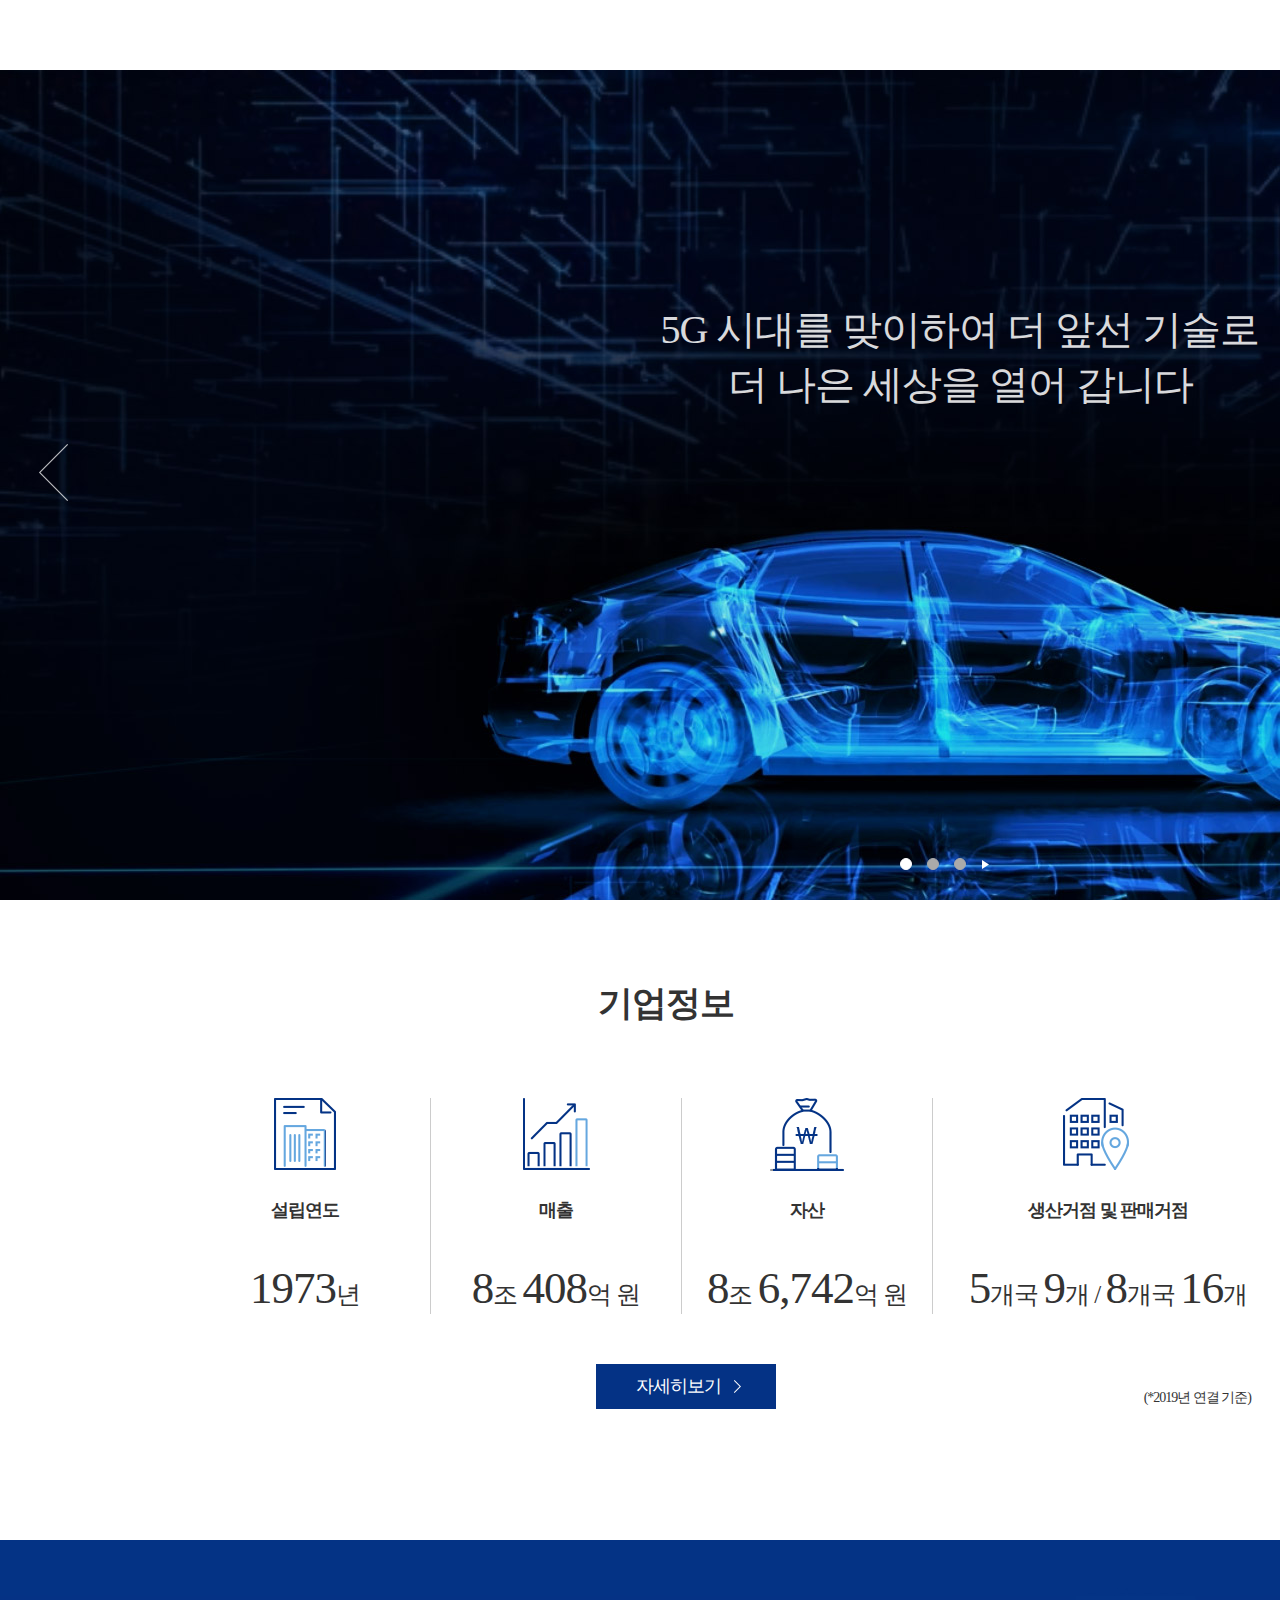
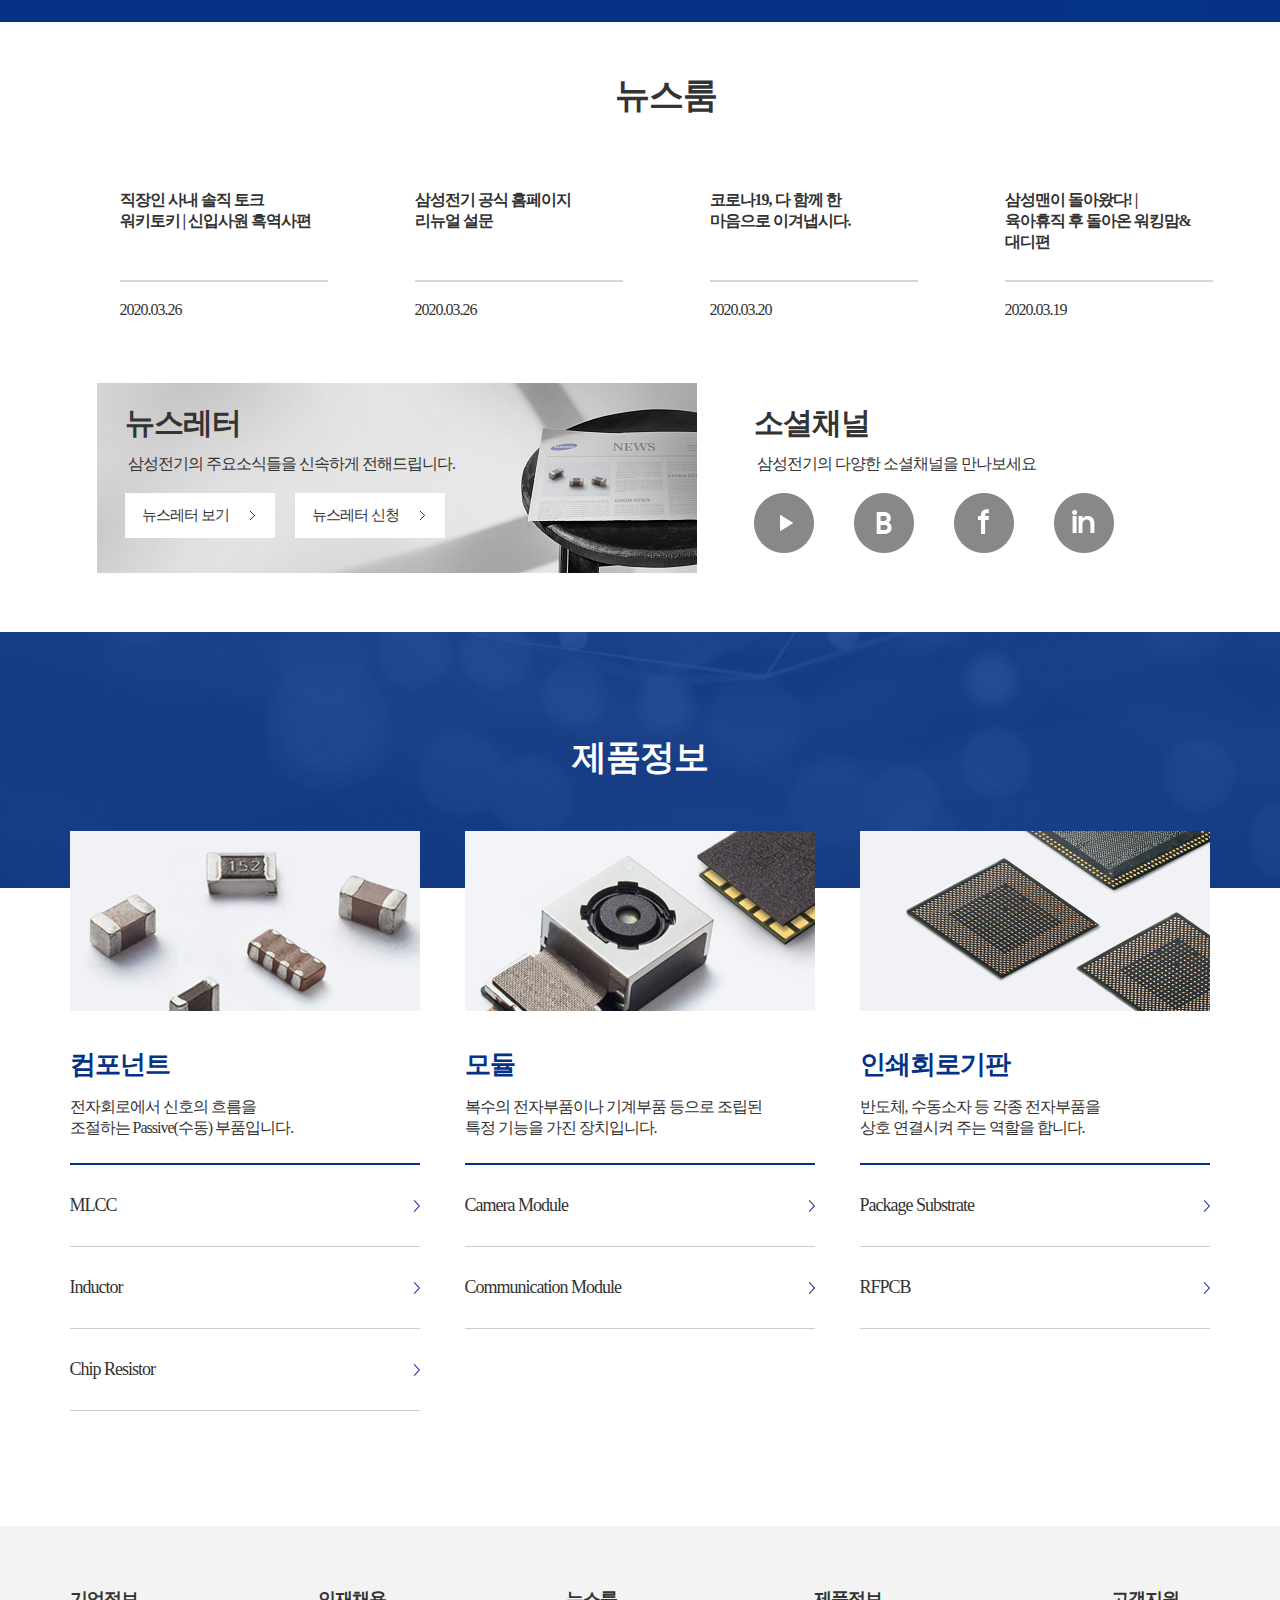
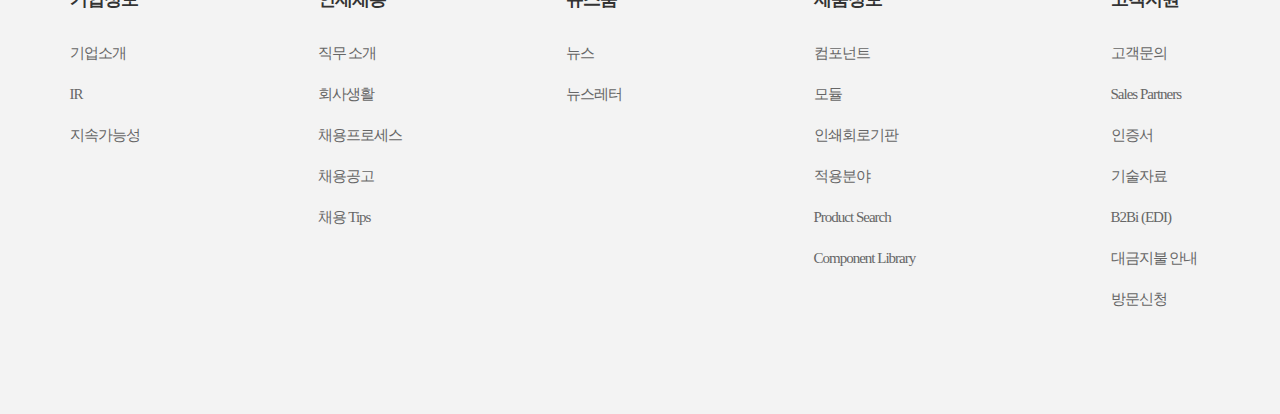
==== commit 0351aa32: "0604" ====
--- a/index.html
+++ b/index.html
@@ -28,239 +28,7 @@
     <div id="wrap">
         <!-- 헤더 -->
         <? include "header.html"; ?>
-<div class="header_wrap">
-    <header>
-     <!--w:100%, p:r-->
-     <h1 class="logo"><a href="index.html"><img src="images/logo.png"
-                 alt="삼성전기" /></a></h1>
-     <div class="header_inner">
-         <!--m:0 auto-->
- 
-         <!-- 탑메뉴 -->
-         <div class="topMenu_Area">
-             <dl class="topMenu">
-                 <dt class="sns"><a href="#">SNS</a></dt>
-                 <dd class="sns">
-                     <ul>
-                         <li><a href="#">유튜브</a></li>
-                         <li><a href="#">블로그</a></li>
-                         <li><a href="#">페이스북</a></li>
-                         <li><a href="#">링크드인</a></li>
-                     </ul>
-                 </dd>
-                 <dt class="lang"><a href="#">KOR</a></dt>
-                 <dd class="lang">
-                     <ul>
-                         <li><a href="#">ENG</a></li>
-                         <li><a href="#">CHN</a></li>
-                         <li><a href="#">JPN</a></li>
-                     </ul>
-                 </dd>
-             </dl>
-             <a href="#" class="btn_srch"><img src="images/btn_srch_ico.png" alt="검색창 열기" /></a>
-         </div>
-         <!-- //탑메뉴 -->
-         <!-- gnb -->
-         <nav class="gnb">
-             <ul>
-                 <li><a href="sub1.html">기업정보</a>
-                     <ul>
-                         <li class="depth2_tit"><a href="#">기업소개</a>
-                             <ul class="depth2_list">
-                                 <li class="depth2_area">
-                                     <ul>
-                                         <li><a href="#">삼성전기 소개</a></li>
-                                         <li><a href="#">연혁</a></li>
-                                         <li><a href="#">수상실적</a></li>
-                                         <li><a href="#">사업장소개</a></li>
-                                     </ul>
-                                 </li>
-                             </ul>
-                             <div class="line1"></div>
-                         </li>
-                         <li class="depth2_tit"><a href="#">IR</a>
-                             <ul class="depth2_list">
-                                 <li class="depth2_area">
-                                     <ul>
-                                         <li class="left">
-                                             <ul>
-                                                 <li><a href="#">실적발표</a></li>
-                                                 <li><a href="#">주주총회</a></li>
-                                                 <li><a href="#">주주현황</a></li>
-                                                 <li><a href="#">주가정보</a></li>
-                                                 <li><a href="#">재무정보</a></li>
-                                             </ul>
-                                         </li>
-                                         <li class="right">
-                                             <ul>
-                                                 <li><a href="#">기업지배구조</a></li>
-                                                 <li><a href="#">IR자료실</a></li>
-                                                 <li><a href="#">공시</a></li>
-                                             </ul>
-                                         </li>
-                                     </ul>
-                             </li>
-                             </ul>
-                         </li>
-                         <li class="depth2_tit"><a href="#">지속가능성</a>
-                             <ul class="depth2_list">
-                                 <li class="depth2_area">
-                                     <ul>
-                                         <li class="left">
-                                             <ul>
-                                                 <li><a href="#">지속가능경영</a></li>
-                                                 <li><a href="#">윤리경영</a></li>
-                                                 <li><a href="#">준법경영</a></li>
-                                                 <li><a href="#">사회공헌</a></li>
-                                                 <li><a href="#">환경</a></li>
-                                             </ul>
-                                         </li>
-                                         <li class="right">
-                                             <ul>
-                                                 <li><a href="#">임직원</a></li>
-                                                 <li><a href="#">협력회사</a></li>
-                                                 <li><a href="#">고객</a></li>
-                                                 <li><a href="#">지속가능성 보고서</a></li>
-                                             </ul>
-                                         </li>
-                                     </ul>
-                                 </li>
-                             </ul>
-                             <div class="line2"></div>
-                         </li>
- 
-                     </ul>
-                 </li>
-                 <li><a href="sub2.html">인재채용</a>
-                     <ul>
-                         <li class="depth2_tit"><a href="#">직무소개</a>
-                             <ul class="depth2_list">
-                                 <li class="depth2_area">
-                                     <ul>
-                                         <li><a href="#">직군별 직무 소개</a></li>
-                                         <li><a href="#">전공별 직무 소개</a></li>
-                                     </ul>
-                                 </li>
-                             </ul>
-                         </li>
-                         <li class="depth2_tit"><a href="#">회사생활</a></li>
-                         <li class="depth2_tit"><a href="#">채용프로세스</a></li>
-                         <li class="depth2_tit"><a href="#">채용공고</a></li>
-                         <li class="depth2_tit"><a href="#">채용 Tips</a></li>
-                         <div class="line_box">
-                             <div class="line"></div>
-                             <div class="line"></div>
-                             <div class="line"></div>
-                             <div class="line"></div>
-                        </div>
-                     </ul>
-                 </li>
-                 <li><a href="sub1.html">뉴스룸</a>
-                     <ul>
-                         <li class="depth2_tit"><a href="#">뉴스</a></li>
-                         <li class="depth2_tit"><a href="#">뉴스레터</a>
-                            <ul class="depth2_list">
-                                <li><a href="#">뉴스레터 보기</a></li>
-                                <li><a href="#">뉴스레터 신청</a></li>
-                                <div class="line_box">
-                                    <div class="line"></div>
-                                    <div class="line"></div>
-                                    <div class="line"></div>
-                                    <div class="line"></div>
-                               </div>
-                            </ul>
-                        </li>
-                     </ul>
-                 </li>
-                 <li><a href="sub2.html">제품정보</a>
-                     <ul>
-                         <li class="depth2_tit"><a href="#">컴포넌트</a>
-                            <ul class="depth2_list">
-                                <li><a href="#">MLCC</a></li>
-                                <li><a href="#">Inductor</a></li>
-                                <li><a href="#">Chip Resistor</a></li>
-                                <li><a href="#">Tantalum</a></li>
-                            </ul>
-                        </li>
-                         <li class="depth2_tit"><a href="#">모듈</a>
-                            <ul class="depth2_list">
-                                <li><a href="#">Camera Module</a></li>
-                                <li><a href="#">Communication</a></li>
-                                <li><a href="#">Module</a></li>
-                            </ul>
-                        </li>
-                         <li class="depth2_tit"><a href="#">인쇄회로기판</a>
-                            <ul class="depth2_list">
-                                <li><a href="#">Package Substrate</a></li>
-                                <li><a href="#">RFPCB</a></li>
-                            </ul>
-                        </li>
-                         <li class="depth2_tit"><a href="#">적용분야</a>
-                            <ul class="depth2_list">
-                                <li><a href="#">Automotive</a></li>
-                                <li><a href="#">Mobile</a></li>
-                                <li><a href="#">Computer</a></li>
-                                <li><a href="#">Display</a></li>
-                            </ul>
-                        </li>
-                        <li class="moreBox1 moreBox">
-                            <a href="#">
-                                <strong>Product Search</strong>
-                                <p>원하는 제품을 쉽고 빠르게 검색해 보세요.</p>
-                            </a>
-                        </li>
-                        <li class="moreBox2 moreBox">
-                            <a href="#">
-                                <strong>Component Library</strong>
-                                <p>시뮬레이션으로 제품을 한 눈에 파악해 보세요.</p>
-                            </a>
-                        </li>
-                        <div class="line_box3">
-                            <div class="line"></div>
-                            <div class="line"></div>
-                            <div class="line"></div>
-                            <div class="line"></div>
-                       </div>
-                     </ul>
-                 </li>
-                 <li><a href="sub1.html">고객지원</a>
-                     <ul>
-                         <li class="depth2_tit"><a href="#">고객문의</a>
-                            <ul class="depth2_list">
-                                <li><a href="#">FAQ</a></li>
-                                <li><a href="#">문의하기</a></li>
-                            </ul>
-                        </li>
-                         <li class="depth2_tit"><a href="#">Sales Partners</a></li>
-                         <li class="depth2_tit"><a href="#">인증서</a>
-                            <ul class="depth2_list">
-                                <li><a href="#">환경/안전/품질</a></li>
-                                <li><a href="#">제품책임주의</a></li>
-                            </ul></li>
-                         <li class="depth2_tit"><a href="#">기술자료</a>
-                            <ul class="depth2_list">
-                                <li><a href="#">제품 카탈로그</a></li>
-                                <li><a href="#">소프트웨어 라이브러리</a></li>
-                            </ul>
-                        </li>
-                         <li class="depth2_tit"><a href="#">모조품에 대한 면책</a></li>
-                         <li class="depth2_tit"><a href="#">B2Bi (EDI)</a></li>
-                         <li class="depth2_tit"><a href="#">대금지불 안내</a></li>
-                         <li class="depth2_tit"><a href="#">방문신청</a></li>
-                         <div class="line_box4">
-                            <div class="line"></div>
-                            <div class="line"></div>
-                            <div class="line"></div>
-                            <div class="line"></div>
-                       </div>
-                     </ul>
-                 </li>
-             </ul>
-         </nav>
-         <!-- //gnb -->
-     </div>
- </header>
-</div>
+
 <!-- //헤더 -->
         <hr />
         <!-- 메인배너 -->
